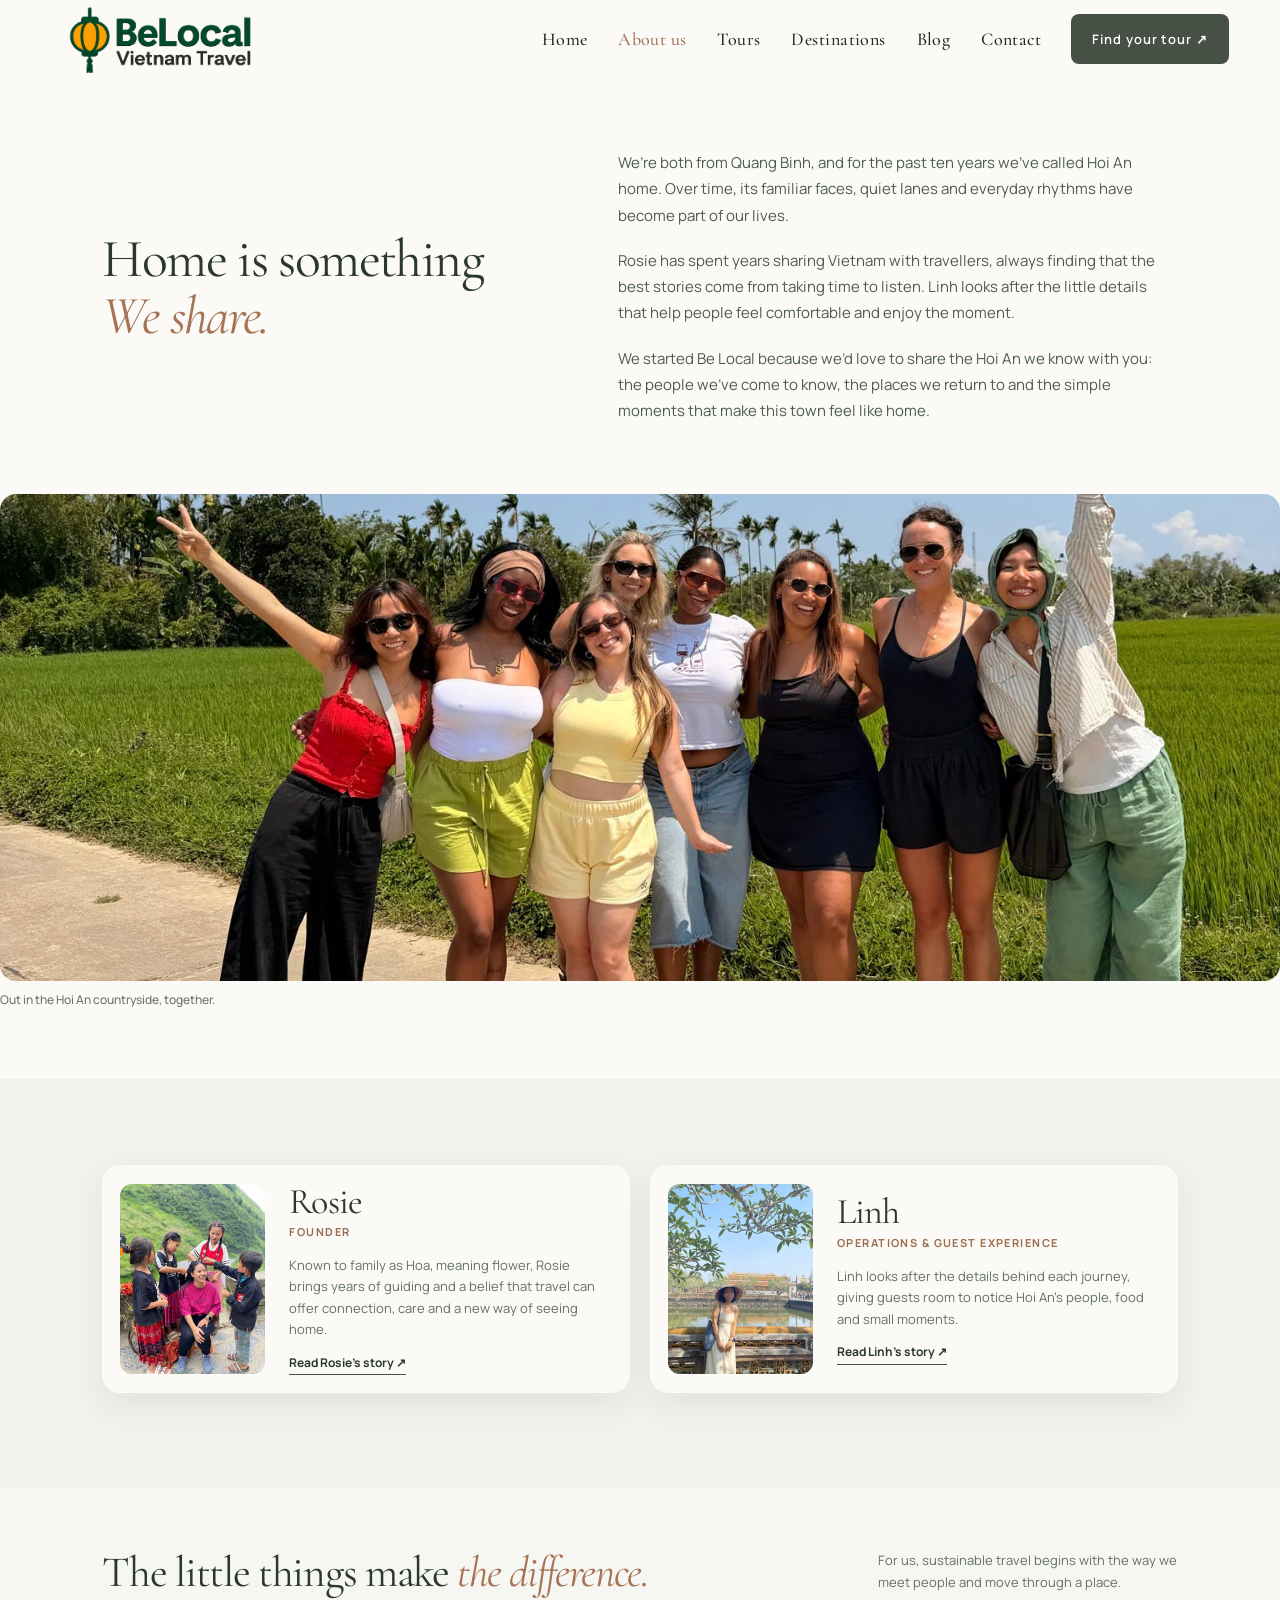
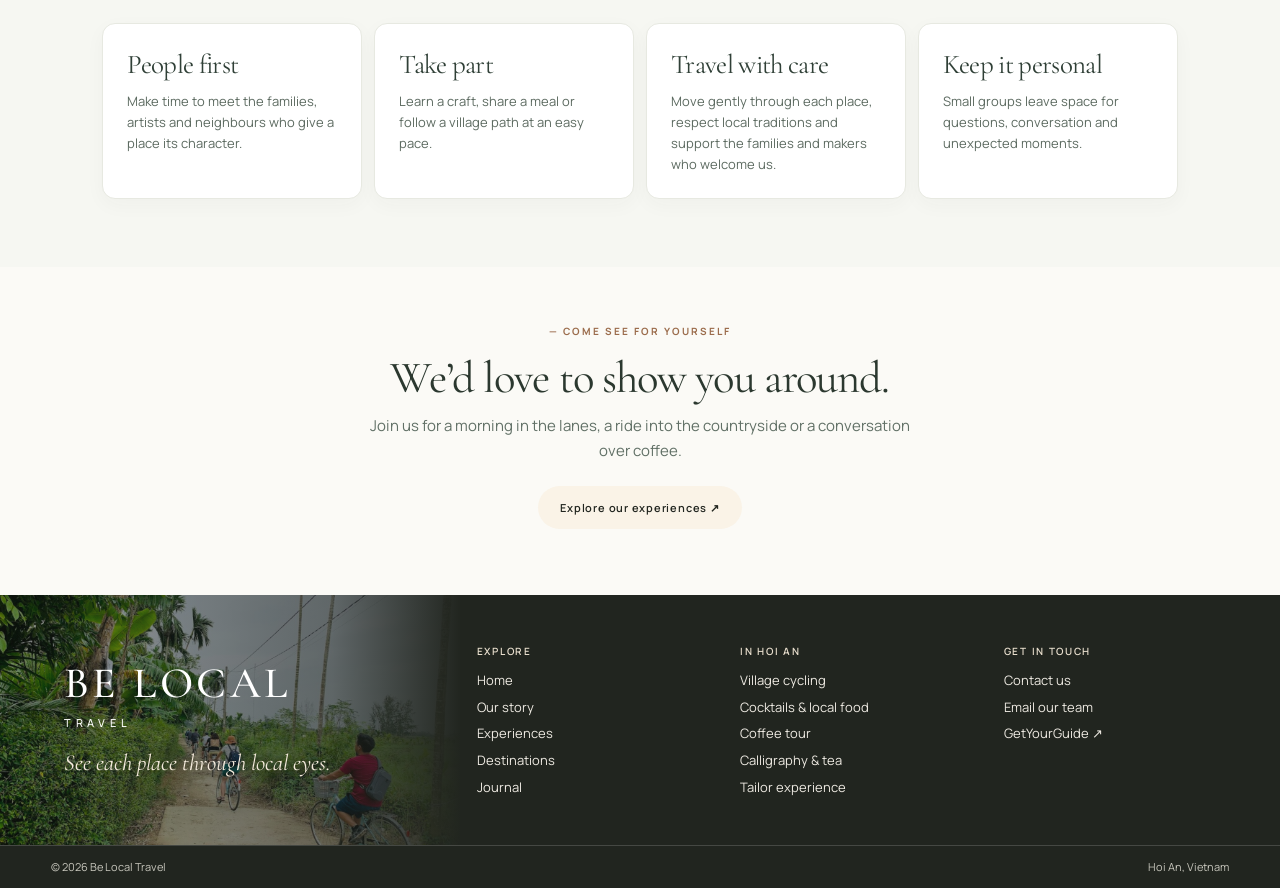
==== about.html @ 942c898f "Restore previous About invitation" ====
<!doctype html>
<html lang="en"><head><meta charset="utf-8"><meta name="viewport" content="width=device-width, initial-scale=1"><meta name="description" content="Meet sisters Rosie and Linh, from Quang Binh and at home in Hoi An for ten years. Discover the people and moments behind Be Local Travel."><title>About Be Local Travel — Hoi An</title><link rel="preconnect" href="https://fonts.googleapis.com"><link rel="preconnect" href="https://fonts.gstatic.com" crossorigin><link href="https://fonts.googleapis.com/css2?family=Cormorant+Garamond:ital,wght@0,400;0,500;0,600;1,400&family=Manrope:wght@300;400;500;600;700&display=swap" rel="stylesheet"><link rel="stylesheet" href="styles.css?v=57"></head>
<body><header class="header home-header"><a class="brand" href="index.html" aria-label="BeLocal Vietnam Travel home"><span class="brand-logo-window"><img src="be-local-logo-transparent.png" alt="" width="2172" height="724"></span></a><nav aria-label="Main navigation"><a href="index.html">Home</a><a class="current" href="about.html">About us</a><a href="tours.html">Tours</a><a href="destinations.html">Destinations</a><a href="blog.html">Blog</a><a href="contact.html">Contact</a></nav><a class="nav-cta" href="tours.html">Find your tour ↗</a><details class="mobile-menu"><summary aria-label="Open navigation">Menu <span aria-hidden="true">☰</span></summary><nav aria-label="Mobile navigation"><a href="index.html">Home</a><a class="current" href="about.html">About us</a><a href="tours.html">Tours</a><a href="destinations.html">Destinations</a><a href="blog.html">Blog</a><a href="contact.html">Contact</a></nav></details></header>
<main class="about-page">

<section class="about-story about-story-who wrap"><div class="about-story-intro"><h2>Home is something<br><em>We share.</em></h2></div><div class="about-story-copy"><p>We’re both from Quang Binh, and for the past ten years we’ve called Hoi An home. Over time, its familiar faces, quiet lanes and everyday rhythms have become part of our lives.</p><p>Rosie has spent years sharing Vietnam with travellers, always finding that the best stories come from taking time to listen. Linh looks after the little details that help people feel comfortable and enjoy the moment.</p><p>We started Be Local because we’d love to share the Hoi An we know with you: the people we’ve come to know, the places we return to and the simple moments that make this town feel like home.</p></div></section>
<figure class="about-community-photo wrap"><img src="Out%20in%20the%20Hoi%20An%20countryside%2C%20together..webp" alt="Guests enjoying a day together beside the rice fields near Hoi An" loading="lazy"><figcaption>Out in the Hoi An countryside, together.</figcaption></figure>
<section class="team-founders"><div class="wrap"><div class="team-founder-grid">
<article class="team-founder"><button class="team-photo team-photo-button" type="button" data-founder="rosie" aria-label="See Rosie's full photo and story"><img src="Rosie%202.jpg" alt="Rosie in the mountains of northern Vietnam" loading="lazy"></button><div><h2>Rosie</h2><span>Founder</span><p>Known to family as Hoa, meaning flower, Rosie brings years of guiding and a belief that travel can offer connection, care and a new way of seeing home.</p><button class="founder-story-link" type="button" data-founder="rosie">Read Rosie's story ↗</button></div></article>
<article class="team-founder"><button class="team-photo team-photo--linh team-photo-button" type="button" data-founder="linh" aria-label="See Linh's full photo and story"><img src="linh-about.jpg" alt="Linh beside the moat at Hue Imperial City" loading="lazy"></button><div><h2>Linh</h2><span>Operations &amp; guest experience</span><p>Linh looks after the details behind each journey, giving guests room to notice Hoi An’s people, food and small moments.</p><button class="founder-story-link" type="button" data-founder="linh">Read Linh's story ↗</button></div></article>
</div></div></section>
<section class="about-values about-values-new"><div class="wrap"><div class="values-intro"><div><h2>The little things make <em>the difference.</em></h2></div><p>For us, sustainable travel begins with the way we meet people and move through a place.</p></div><div class="values-grid"><div><h3>People first</h3><p>Make time to meet the families, artists and neighbours who give a place its character.</p></div><div><h3>Take part</h3><p>Learn a craft, share a meal or follow a village path at an easy pace.</p></div><div><h3>Travel with care</h3><p>Move gently through each place, respect local traditions and support the families and makers who welcome us.</p></div><div><h3>Keep it personal</h3><p>Small groups leave space for questions, conversation and unexpected moments.</p></div></div></div></section>
<section class="about-belief wrap"><div class="eyebrow">— COME SEE FOR YOURSELF</div><h2>We’d love to show you around.</h2><p>Join us for a morning in the lanes, a ride into the countryside or a conversation over coffee.</p><a class="button" href="tours.html">Explore our experiences <span>↗</span></a></section>
</main><dialog class="founder-dialog" id="founder-dialog" aria-labelledby="founder-dialog-title"><div class="founder-dialog-layout"><div class="founder-dialog-image"><img id="founder-dialog-photo" src="" alt=""></div><div class="founder-dialog-copy"><button class="founder-dialog-close" type="button" aria-label="Close story">×</button><h2 id="founder-dialog-title"></h2><p class="founder-dialog-role" id="founder-dialog-role"></p><div id="founder-dialog-story"></div></div></div></dialog><footer class="site-footer">
  <div class="footer-content">
    <div class="footer-photo"><a href="index.html" class="footer-wordmark" aria-label="Be Local Travel home"><span>BE LOCAL</span><small>TRAVEL</small></a><p>See each place through local eyes.</p></div>
    <div class="footer-links">
      <div><h2>EXPLORE</h2><a href="index.html">Home</a><a href="about.html">Our story</a><a href="tours.html">Experiences</a><a href="destinations.html">Destinations</a><a href="blog.html">Journal</a></div>
      <div><h2>IN HOI AN</h2><a href="experience.html?tour=tra-nhieu">Village cycling</a><a href="experience.html?tour=cocktails">Cocktails & local food</a><a href="experience.html?tour=coffee">Coffee tour</a><a href="experience.html?tour=calligraphy">Calligraphy & tea</a><a href="experience.html?tour=tailor">Tailor experience</a></div>
      <div><h2>GET IN TOUCH</h2><a href="contact.html">Contact us</a><a href="mailto:info@luawellnesstravel.com?subject=Be%20Local%20Travel%20enquiry">Email our team</a><a href="https://www.getyourguide.com/lua-travel--tours-s786138/" target="_blank" rel="noopener noreferrer">GetYourGuide ↗</a></div>
    </div>
  </div>
  <div class="footer-bottom"><span>© 2026 Be Local Travel</span><span>Hoi An, Vietnam</span></div>
</footer><script>
(() => {
  const people = {
    rosie: {
      name: 'Rosie', role: 'Founder', photo: 'Rosie%202.jpg',
      alt: 'Full photograph of Rosie in the mountains of northern Vietnam',
      story: [
        'Xin chào! I’m Rosie, though my family calls me Hoa. It means flower in Vietnamese. I grew up in Quang Binh, and for the past ten years I have called Hoi An home.',
        'My journey in travel began as a guide, walking with guests through morning markets and countryside villages. Over the years I studied sustainable tourism and business in Australia, but the lesson that stayed with me was always close to home: the most memorable moments happen when we take time to listen to people.',
        'I created Be Local to share the Hoi An I know beyond its beautiful streets: its makers, family kitchens, quiet paths and everyday kindness. I hope each guest leaves feeling a little closer to this place and the people who call it home.'
      ]
    },
    linh: {
      name: 'Linh', role: 'Operations & guest experience', photo: 'linh-about.jpg',
      alt: 'Full photograph of Linh beside the moat at Hue Imperial City',
      story: [
        'Hi, I’m Linh. I was born in Quang Binh and have called Hoi An home for the past ten years. This town has a way of making you slow down, notice the small things and fall in love with Vietnam a little more every day.',
        'I have always loved travelling for the people you meet, the food you remember and the little moments that stay with you long after the trip ends. At Be Local, I look after the details behind every journey so guests can feel relaxed, supported and free to enjoy where they are.',
        'For me, a wonderful day feels effortless and personal: the right local introduction, a shared laugh and enough time to take it all in. That is the feeling I hope you carry home from Hoi An.'
      ]
    }
  };
  const dialog = document.getElementById('founder-dialog');
  const photo = document.getElementById('founder-dialog-photo');
  const title = document.getElementById('founder-dialog-title');
  const role = document.getElementById('founder-dialog-role');
  const story = document.getElementById('founder-dialog-story');
  document.querySelectorAll('[data-founder]').forEach(button => button.addEventListener('click', () => {
    const person = people[button.dataset.founder];
    if (!person) return;
    photo.src = person.photo;
    photo.alt = person.alt;
    title.textContent = person.name;
    role.textContent = person.role;
    story.replaceChildren(...person.story.map(paragraph => {
      const p = document.createElement('p');
      p.textContent = paragraph;
      return p;
    }));
    dialog.showModal();
    document.body.classList.add('founder-dialog-open');
  }));
  const close = () => dialog.close();
  dialog.querySelector('.founder-dialog-close').addEventListener('click', close);
  dialog.addEventListener('click', event => { if (event.target === dialog) close(); });
  dialog.addEventListener('close', () => document.body.classList.remove('founder-dialog-open'));
})();
</script></body></html>
---- styles.css ----
:root{--ink:#243b3a;--paper:#f7f3e9}*{box-sizing:border-box}html{scroll-behavior:smooth}body{margin:0;background:var(--paper);color:var(--ink);font:16px 'DM Sans',sans-serif}a{color:inherit;text-decoration:none}a:focus-visible{outline:3px solid #e8b65b;outline-offset:4px}h1,h2,h3{font-family:Fraunces,Georgia,serif;font-weight:500;letter-spacing:-.045em}p{line-height:1.7}.header{height:88px;padding:0 clamp(24px,5vw,80px);display:flex;align-items:center;justify-content:space-between;gap:24px;background:#fcfaf4}.brand{display:flex;align-items:center;gap:10px;white-space:nowrap}.brand b{background:var(--ink);color:#f3c87e;border-radius:50%;width:38px;height:38px;display:grid;place-items:center;font:600 25px Fraunces,serif}.brand strong{font-size:14px;letter-spacing:.13em;line-height:1.2}.brand small{display:block;font-size:10px;letter-spacing:.42em;margin-top:4px}.header nav{display:flex;gap:clamp(16px,3vw,45px);font-size:14px;font-weight:600}.header nav a:hover,.nav-cta:hover,.card a:hover{text-decoration:underline;text-underline-offset:5px}.nav-cta{border-bottom:1px solid;padding-bottom:7px;font-size:14px;font-weight:700;white-space:nowrap}.hero{height:min(740px,calc(100svh - 88px));min-height:560px;position:relative;color:white;overflow:hidden}.hero img{position:absolute;inset:0;width:100%;height:100%;object-fit:cover;object-position:center}.shade{position:absolute;inset:0;background:linear-gradient(90deg,rgba(18,37,35,.83),rgba(18,37,35,.38) 50%,transparent 85%),linear-gradient(0deg,rgba(18,37,35,.35),transparent 30%)}.hero-copy{position:relative;padding:clamp(105px,13vh,150px) 0 0 clamp(25px,8vw,130px);max-width:840px}.eyebrow{font-size:12px;letter-spacing:.18em;font-weight:700}.hero h1{font-size:clamp(56px,6.5vw,108px);line-height:1.06;margin:32px 0 23px}.hero h1 em{color:#f3d29a}.hero p{font-size:18px;max-width:500px;margin:0 0 32px;color:#fff9ed}.button{display:inline-flex;gap:48px;background:#faf3e7;color:var(--ink);padding:17px 23px;font-weight:700;font-size:14px}.button:hover{background:#efd6a5}.hero-foot{position:absolute;bottom:30px;left:clamp(25px,8vw,130px);right:clamp(25px,5vw,80px);display:flex;justify-content:space-between;font-size:11px;letter-spacing:.15em;font-weight:700}.wrap{max-width:1480px;margin:auto;padding-left:clamp(25px,8vw,130px);padding-right:clamp(25px,8vw,130px)}.tours{padding-top:108px;padding-bottom:100px}.section-head{display:flex;justify-content:space-between;align-items:end;gap:50px;margin-bottom:45px}.section-head h2,.destinations h2{font-size:clamp(42px,4.25vw,68px);line-height:1.14;margin:22px 0 0}.section-head h2 em,.destinations h2 em{color:#ad7135}.section-head p{max-width:340px;color:#52635f;margin:0}.grid{display:grid;grid-template-columns:repeat(3,minmax(0,1fr));gap:16px}.card{min-height:345px;padding:27px 29px;display:flex;flex-direction:column;justify-content:space-between;transition:transform .2s}.card:hover{transform:translateY(-4px)}.dark{background:#244743;color:#fff}.cream{background:#eae5d6}.ochre{background:#e8bd7d}.blush{background:#e7d7cb}.sage{background:#d8e0d3}.label{font-size:11px;letter-spacing:.13em;font-weight:700}.icon{font:48px Georgia,serif;align-self:flex-end;opacity:.5;line-height:1}.card h3{font-size:clamp(28px,2.5vw,39px);line-height:1.14;margin:0 0 15px}.card p{font-size:14px;line-height:1.6;max-width:325px;margin:0 0 20px}.card a{font-size:13px;font-weight:700;border-bottom:1px solid;padding-bottom:6px}.note{font-size:13px;color:#65736e;margin:22px 0 0}.about{background:var(--ink);color:white}.about .wrap{padding-top:105px;padding-bottom:108px}.about h2{font-size:clamp(43px,5vw,76px);line-height:1.16;margin:29px 0}.about h2 em{color:#e9c18a}.about p{max-width:680px;font-size:17px;color:#dbe4dc}.about a{display:inline-block;margin-top:18px;border-bottom:1px solid #e9c18a;padding-bottom:7px;font-weight:700;font-size:14px}.destinations{padding-top:100px;padding-bottom:100px;display:flex;align-items:center;justify-content:space-between;gap:30px}.destinations p{font-size:17px;max-width:520px;color:#52635f}.stamp{flex:none;width:190px;height:190px;border:1px solid #b67e40;border-radius:50%;display:flex;flex-direction:column;align-items:center;justify-content:center;transform:rotate(-10deg);font:500 31px Fraunces,serif;color:#a56c34}.stamp small{font:700 11px 'DM Sans',sans-serif;letter-spacing:.25em;margin-top:10px}footer{background:#e7e9df;padding:54px clamp(25px,8vw,130px) 27px}.footer-main{display:flex;align-items:center;justify-content:space-between;gap:25px;padding-bottom:69px}.footer-main p{font:25px Fraunces,serif}.footer-main>a:last-child{font-weight:700;font-size:14px}.footer-end{border-top:1px solid #c1c8bc;padding-top:24px;display:flex;justify-content:space-between;font-size:12px;color:#617167}@media(max-width:900px){.header nav{display:none}.grid{grid-template-columns:repeat(2,minmax(0,1fr))}.section-head{align-items:start;flex-direction:column;gap:15px}.section-head p{max-width:530px}}@media(max-width:620px){.header{height:73px;padding:0 22px}.brand strong{font-size:12px}.nav-cta{font-size:12px}.hero{height:680px;min-height:0}.hero img{object-position:63% center}.shade{background:linear-gradient(90deg,rgba(18,37,35,.8),rgba(18,37,35,.27)),linear-gradient(0deg,rgba(18,37,35,.5),transparent 50%)}.hero-copy{padding:120px 25px 0}.hero h1{font-size:clamp(50px,13vw,72px)}.hero p{font-size:16px}.hero-foot{left:25px;right:25px;font-size:9px}.hero-foot span:first-child{max-width:170px}.tours{padding-top:75px;padding-bottom:75px}.grid{grid-template-columns:1fr}.card{min-height:305px}.about .wrap{padding-top:76px;padding-bottom:80px}.about p{font-size:16px}.destinations{padding-top:78px;padding-bottom:78px;align-items:start}.stamp{width:97px;height:97px;font-size:16px;margin-top:45px}.stamp small{font-size:7px;margin-top:4px}.footer-main{align-items:start;flex-direction:column;padding-bottom:48px}.footer-main p{font-size:22px}.footer-end{gap:15px;flex-wrap:wrap}}

/* Photographic tour cards pair a practical tour overview with local atmosphere. */
.photo-card{padding:0;display:block;background:#faf8f0;color:var(--ink);min-height:0}.photo-card .card-photo{display:block;width:100%;height:215px;object-fit:cover}.photo-card:nth-child(2) .card-photo{object-position:58% center}.photo-card .label{padding:22px 25px 0;color:#8c694a}.photo-card .icon{display:none}.photo-card>div:last-child{padding:0 25px 26px}.photo-card h3{font-size:30px;min-height:70px;margin:18px 0 11px}.photo-card p{min-height:69px}.photo-card a{display:inline-block}

/* Compact type scale inspired by the supplied Hoi An tour listing. */
.hero h1{font-size:clamp(38px,3.8vw,54px)}
.section-head h2,.destinations h2{font-size:clamp(32px,2.8vw,42px)}
.about h2{font-size:clamp(34px,3.2vw,46px)}
.photo-card h3{font-size:24px;min-height:58px}
@media(max-width:620px){.hero h1{font-size:clamp(36px,8vw,44px)}.section-head h2,.destinations h2{font-size:32px}.about h2{font-size:34px}}

.hero p{font-size:16px}

/* Reviews from the Tra Nhieu listing, with the original source a click away. */
.guest-stories{background:#f1f4ec;padding:88px 0 94px}
.review-heading{display:flex;justify-content:space-between;align-items:end;gap:35px;margin-bottom:32px}
.review-heading h2{font-size:clamp(30px,3vw,43px);line-height:1.18;margin:16px 0 9px}
.review-heading h2 em{color:#ad7135}
.review-heading p{max-width:550px;margin:0;color:#556761;font-size:15px}
.review-overview{display:flex;flex-direction:column;align-items:flex-end;gap:7px;flex:none}
.review-overview strong{font:600 28px/1.1 'DM Sans',sans-serif}
.review-overview strong span{font-size:17px;letter-spacing:.02em;color:#c4893c}
.review-overview small{font-size:12px;color:#64746b}
.review-overview a,.review-card-foot a{font-size:13px;font-weight:700;color:#315d4b;text-decoration:underline;text-underline-offset:3px}
.review-list{display:grid;grid-template-columns:repeat(2,minmax(0,1fr));gap:18px}
.review-card{min-height:240px;padding:26px 28px;background:#fffdf8;border-radius:14px;display:flex;flex-direction:column;box-shadow:0 5px 24px rgba(35,60,57,.045)}
.review-card-top,.review-card-foot{display:flex;justify-content:space-between;gap:12px;align-items:center}
.review-card-top span{font-size:16px;letter-spacing:.04em;color:#c4893c}
.review-card-top small{font-size:12px;color:#758078}
.review-card>p{font:400 17px/1.6 'DM Sans',sans-serif;color:#344944;margin:20px 0 25px}
.review-card-foot{margin-top:auto;flex-wrap:wrap}
.review-card-foot strong{font-size:13px}
.review-source{font-size:12px;color:#78847a;margin:18px 0 0}
@media(max-width:750px){.guest-stories{padding:68px 0}.review-heading{align-items:start;flex-direction:column;gap:20px}.review-overview{align-items:flex-start}.review-list{grid-template-columns:1fr}.review-card{min-height:0}}
.guest-stories{background-color:#f4f8f2;background-image:repeating-radial-gradient(ellipse at 12% 15%,transparent 0 23px,rgba(71,126,97,.055) 24px 25px,transparent 26px 40px);padding:72px 0 84px}
.review-heading{margin-bottom:27px}.review-heading h2{font-family:'DM Sans',sans-serif;font-size:clamp(28px,2.8vw,36px);font-weight:700;margin:0}.review-heading h2 em{font-style:normal;color:inherit}.review-heading .eyebrow,.review-heading p{display:none}
.review-overview{width:100%;background:#fff;padding:24px 30px;flex-direction:row;align-items:center;gap:10px;margin-bottom:25px;flex-wrap:wrap}
.review-overview:before{content:'Overall rating';font-size:19px;font-weight:700;width:100%}
.review-overview strong{font-size:25px}.review-overview strong span{color:#f3ae00;font-size:24px;letter-spacing:-.05em}
.review-overview small{font-size:13px;color:#63716c;margin-right:auto}
.review-overview a{background:#098d35;color:white;border-radius:30px;padding:12px 22px;text-decoration:none;font-size:13px}
.review-overview a:hover{background:#08742d}
.review-list{gap:22px}
.review-card{background:#fff;border-radius:8px;box-shadow:none;padding:28px 30px;min-height:245px}
.review-card-top{justify-content:flex-start;gap:14px;flex-wrap:wrap}
.review-avatar{display:grid;place-items:center;width:42px;height:42px;flex:none;border-radius:50%;background:#dcead9;color:#245642;font-size:17px;font-weight:700}
.review-person{display:flex;flex-direction:column;gap:2px}.review-person strong{font-size:15px}.review-person small{font-size:12px;color:#697872}
.review-verified{margin-left:auto;color:#0b9238;font-size:12px;font-weight:700}
.review-card .review-stars{font-size:19px;color:#f3ae00;letter-spacing:-.05em;margin-top:18px}
.review-card>p{font-size:16px;line-height:1.55;margin:10px 0 23px}
.review-card-foot{display:block}.review-card-foot a{font-size:12px}
.review-source{margin-top:20px}
@media(max-width:750px){.review-overview{padding:22px;align-items:flex-start}.review-overview small{width:100%}.review-overview a{margin-top:8px}.review-card{padding:23px}.review-verified{margin-left:56px;width:100%}}

/* Keep the introduction together above the tour photos. */
.tours{padding-top:76px}
.tours .section-head{display:block;max-width:790px;margin-bottom:34px}
.tours .section-head h2{font-size:clamp(33px,3vw,44px);line-height:1.14;margin:13px 0 13px}
.tours .section-head p{max-width:620px;margin:0;font-size:15px;line-height:1.65}
@media(max-width:620px){.tours{padding-top:63px}.tours .section-head{margin-bottom:28px}.tours .section-head h2{font-size:32px}}

/* A clear, practical home navigation with the Be Local identity. */
.home-header{height:94px;padding:0 clamp(24px,4vw,68px);background:#fff;gap:30px}
.home-header .brand{gap:13px}.home-header .brand b{width:45px;height:45px;font-size:29px}
.home-header .brand strong{font-size:16px;letter-spacing:.12em}.home-header .brand small{font-size:10px}
.home-header>nav{gap:clamp(19px,2.4vw,39px);align-items:center;margin-left:auto}
.home-header>nav a{font-size:14px;font-weight:600;white-space:nowrap;transition:color .2s}
.home-header>nav a:hover,.home-header>nav a.current{color:#a46b35;text-decoration:none}
.home-header .nav-cta{display:inline-flex;align-items:center;gap:23px;padding:15px 21px;border:0;border-radius:8px;background:#477d49;color:#fff;font-size:13px;transition:background .2s}
.home-header .nav-cta:hover{background:#356a3c;text-decoration:none}
.mobile-menu{display:none}
@media(max-width:950px){.home-header{height:78px}.home-header>nav{display:none}.home-header .nav-cta{margin-left:auto}.mobile-menu{display:block;position:relative}.mobile-menu summary{list-style:none;cursor:pointer;font-size:13px;font-weight:700;padding:12px}.mobile-menu summary::-webkit-details-marker{display:none}.mobile-menu summary span{margin-left:5px}.mobile-menu nav{display:flex;position:absolute;z-index:10;right:0;top:42px;width:210px;flex-direction:column;gap:0;padding:9px;background:white;box-shadow:0 15px 35px rgba(21,46,39,.17)}.mobile-menu nav a{padding:11px 13px;font-size:14px;font-weight:600}.mobile-menu nav a:hover{background:#f2f4ec}}
@media(max-width:550px){.home-header{padding:0 17px;gap:8px}.home-header .brand b{width:36px;height:36px;font-size:23px}.home-header .brand strong{font-size:12px}.home-header .brand small{font-size:8px}.home-header .nav-cta{padding:11px 12px;gap:0;font-size:11px}.home-header .nav-cta span{display:none}.mobile-menu summary{font-size:0}.mobile-menu summary span{font-size:19px}.hero{height:calc(100svh - 78px)}}

.home-blog{background:#fffdf8;padding:88px 0 95px}.home-blog h2,.home-contact h2{font-size:clamp(32px,3.2vw,47px);line-height:1.16;margin:16px 0 11px}.home-blog h2 em,.home-contact h2 em{color:#ad7135}.home-blog>.wrap>p{color:#52635f;margin:0 0 32px;font-size:15px}.blog-stories{display:grid;grid-template-columns:repeat(2,minmax(0,1fr));gap:24px}.blog-stories a{display:block}.blog-stories img{width:100%;height:260px;object-fit:cover;display:block;margin-bottom:18px}.blog-stories span,.blog-article-copy span{font-size:11px;letter-spacing:.13em;font-weight:700;color:#8c694a}.blog-stories h3{font:500 27px/1.2 Fraunces,Georgia,serif;margin:9px 0 8px}.blog-stories p{color:#52635f;font-size:15px;margin:0 0 13px}.blog-stories strong,.blog-article-copy a{font-size:13px;text-decoration:underline;text-underline-offset:5px}.blog-stories a:hover h3{text-decoration:underline;text-underline-offset:4px}
.home-contact{background:#e8eee5;padding:75px 0}.contact-inner{display:flex;align-items:center;justify-content:space-between;gap:42px}.home-contact h2{max-width:690px}.home-contact p{color:#52635f;max-width:610px;margin:0;font-size:15px}.home-contact .contact-inner>a{display:inline-flex;justify-content:space-between;gap:34px;align-items:center;flex:none;background:#27483e;color:white;padding:18px 23px;border-radius:7px;font-size:14px;font-weight:700}.home-contact .contact-inner>a:hover{background:#356252}
.blog-page{padding-top:45px;padding-bottom:105px}.blog-page>.eyebrow{margin-top:70px}.blog-page h1{font-size:clamp(36px,4vw,58px);margin:12px 0}.blog-page h1 em{color:#ad7135}.blog-lead{max-width:650px;color:#52635f;margin:0 0 55px}.blog-page article{display:grid;grid-template-columns:minmax(0,1fr) minmax(0,1fr);gap:45px;align-items:center;margin:0 0 85px;scroll-margin-top:30px}.blog-page article img{width:100%;height:370px;object-fit:cover}.blog-article-copy h2{font-size:clamp(28px,3vw,38px);margin:11px 0 16px}.blog-article-copy p{font-size:16px;color:#52635f}.blog-article-copy a{display:inline-block;margin-top:10px}
@media(max-width:750px){.home-blog{padding:65px 0}.blog-stories{grid-template-columns:1fr}.blog-stories img{height:220px}.contact-inner{display:block}.home-contact{padding:65px 0}.home-contact .contact-inner>a{margin-top:25px}.blog-page article{grid-template-columns:1fr;gap:20px;margin-bottom:65px}.blog-page article img{height:280px}}

.blog-index{display:flex;flex-wrap:wrap;gap:9px;margin:-17px 0 63px}.blog-index a{padding:10px 14px;background:#e8eee5;border-radius:99px;font-size:13px;font-weight:700}.blog-index a:hover{background:#d4e3d3}
.blog-page article{gap:clamp(35px,5vw,78px);margin-bottom:100px}.blog-page article:nth-of-type(even) img{order:2}.blog-page article img{height:440px}.blog-article-copy p{line-height:1.68}.blog-article-copy p strong{color:#243b3a}
@media(max-width:750px){.blog-index{margin:-20px 0 45px}.blog-page article{gap:20px;margin-bottom:72px}.blog-page article:nth-of-type(even) img{order:0}.blog-page article img{height:270px}}
.all-stories{display:inline-block;margin-top:31px;font-size:14px;font-weight:700;border-bottom:1px solid;padding-bottom:5px}
.about-hero{padding:72px 0 88px;background:#e8eee5}.about-hero .eyebrow{margin-top:72px}.about-hero h1{font-size:clamp(42px,6vw,78px);line-height:1.05;margin:22px 0}.about-hero h1 em{color:#ad7135}.about-hero> .wrap>p{max-width:660px;color:#52635f;font-size:18px;margin:0}.about-story{display:grid;grid-template-columns:minmax(0,.8fr) minmax(0,1.2fr);gap:clamp(45px,8vw,130px);padding-top:105px;padding-bottom:105px}.about-story-intro h2,.about-next h2{font-size:clamp(32px,3.5vw,49px);line-height:1.15;margin:18px 0}.about-story-copy p{color:#52635f;font-size:17px;line-height:1.8;margin:0 0 20px}.about-values{background:#243b3a;color:#fff;padding:84px 0}.values-grid{display:grid;grid-template-columns:repeat(3,1fr);gap:35px;margin-top:42px}.values-grid h3{font:600 20px/1.3 'DM Sans',sans-serif;margin:0 0 13px}.values-grid p{color:#dbe4dc;font-size:15px;margin:0}.about-next{display:flex;align-items:center;justify-content:space-between;gap:40px;padding-top:95px;padding-bottom:105px}.about-next p{color:#52635f}.about-next .button{background:#27483e;color:#fff}.about-next .button:hover{background:#356252}.about-hero .back-link{display:inline-block;color:#52635f;font-size:13px;font-weight:700;margin-bottom:22px}
@media(max-width:750px){.about-hero{padding:48px 0 65px}.about-hero .eyebrow{margin-top:48px}.about-hero h1{font-size:44px}.about-hero> .wrap>p{font-size:16px}.about-story{grid-template-columns:1fr;gap:10px;padding-top:65px;padding-bottom:70px}.about-story-copy p{font-size:16px}.about-values{padding:65px 0}.values-grid{grid-template-columns:1fr;gap:31px;margin-top:31px}.about-next{display:block;padding-top:70px;padding-bottom:75px}.about-next .button{margin-top:20px}}

/* Give the tour collection a single, quiet invitation. */
.tours .section-head{max-width:850px;margin:0 auto 45px;text-align:center}
.tours .section-head h2{font-size:clamp(35px,3.5vw,50px);line-height:1.12;margin:0 0 15px}
.tours .section-head p{max-width:610px;margin:auto;font-size:16px;line-height:1.6}
@media(max-width:620px){.tours .section-head{margin-bottom:31px}.tours .section-head h2{font-size:34px}.tours .section-head p{font-size:15px}}

.founder-profile{background:#fffdf8;padding:100px 0}.founder-grid{display:grid;grid-template-columns:minmax(250px,390px) minmax(0,1fr);gap:clamp(45px,8vw,120px);align-items:start}.founder-grid img{width:100%;aspect-ratio:1/1.16;object-fit:cover}.founder-copy h2{font-size:clamp(35px,4vw,55px);margin:16px 0 4px}.founder-role{font-size:13px;color:#8c694a;letter-spacing:.08em;text-transform:uppercase;font-weight:700}.founder-copy h3{font:600 21px/1.3 'DM Sans',sans-serif;margin:35px 0 14px}.founder-copy p{font-size:16px;line-height:1.78;color:#52635f;max-width:690px;margin:0 0 17px}@media(max-width:750px){.founder-profile{padding:68px 0}.founder-grid{grid-template-columns:1fr;gap:34px}.founder-grid img{max-width:330px}.founder-copy p{font-size:16px}}
.team-profile{background:#e8eee5;padding:95px 0}.team-profile .founder-grid{grid-template-columns:minmax(0,1fr) minmax(250px,390px)}.team-profile .founder-grid img{grid-column:2;grid-row:1}.team-profile .founder-copy{grid-column:1;grid-row:1}.team-profile .founder-grid img{object-position:center 32%}@media(max-width:750px){.team-profile{padding:68px 0}.team-profile .founder-grid{grid-template-columns:1fr}.team-profile .founder-grid img,.team-profile .founder-copy{grid-column:1;grid-row:auto}}

/* Bring the About story into view without a full-screen introduction. */
.about-hero{padding:38px 0 55px}
.about-hero .back-link{margin-bottom:0}
.about-hero .eyebrow{margin-top:35px}
.about-hero h1{font-size:clamp(38px,4.4vw,62px);line-height:1.08;margin:14px 0 17px}
.about-hero>.wrap>p{font-size:16px;line-height:1.6;max-width:680px}
.about-story{padding-top:76px;padding-bottom:78px}
@media(max-width:750px){.about-hero{padding:28px 0 43px}.about-hero .eyebrow{margin-top:27px}.about-hero h1{font-size:clamp(34px,9vw,45px)}.about-story{padding-top:55px;padding-bottom:60px}}

/* Dedicated navigation pages */
.subpage-intro{padding-top:38px;padding-bottom:28px}.subpage-intro .back-link{display:inline-block;margin-bottom:32px}.subpage-intro h1{font-family:Fraunces,Georgia,serif;font-size:clamp(38px,4.4vw,62px);font-weight:500;line-height:1.12;margin:18px 0}.subpage-intro h1 em{color:#a66b30}.subpage-intro p{max-width:680px;font-size:17px;line-height:1.7}.destination-feature{padding-bottom:48px}.destination-feature>a{display:grid;grid-template-columns:1.3fr 1fr;min-height:350px;text-decoration:none;background:#edf3ed;color:#243a39;overflow:hidden}.destination-feature img{width:100%;height:350px;object-fit:cover}.destination-feature>a>span{display:flex;flex-direction:column;justify-content:center;padding:44px;gap:16px}.destination-feature small{letter-spacing:.15em;font-size:12px}.destination-feature strong{font-family:Fraunces,Georgia,serif;font-size:clamp(38px,4vw,58px);font-weight:500}.subpage-close{padding-bottom:70px}.subpage-close p{max-width:600px}.contact-detail{display:grid;grid-template-columns:1fr 1fr;gap:64px;padding:20px 0 85px}.contact-detail p{max-width:470px;line-height:1.7}.contact-detail .button{display:inline-block;margin-top:20px}.contact-detail>div+div{background:#eff4ee;padding:32px}.contact-detail>div+div a{color:#264840;font-weight:700}@media(max-width:700px){.destination-feature>a,.contact-detail{grid-template-columns:1fr}.destination-feature img{height:260px}.destination-feature>a>span{padding:28px}.contact-detail{gap:26px}}

/* Typography aligned with MO Bedding: Cormorant Garamond + Manrope. */
body{font-family:Manrope,Arial,sans-serif;font-size:14px;line-height:1.6}
h1,h2,h3,.card h3,.blog-stories h3,.values-grid h3,.founder-copy h3,.destination-feature strong,.subpage-intro h1{font-family:'Cormorant Garamond',Georgia,serif;font-weight:500;letter-spacing:-.025em}
.header>nav,.mobile-menu nav{font-family:'Cormorant Garamond',Georgia,serif}
.home-header>nav a{font-family:inherit;font-size:18px;font-weight:500;letter-spacing:.025em}
.mobile-menu nav a{font-family:inherit;font-size:18px;font-weight:500}
.hero h1{font-size:clamp(58px,7.5vw,110px);line-height:.94;letter-spacing:-.035em}
.hero p{font-size:14px;line-height:1.6}
.eyebrow{font-size:10px;letter-spacing:.2em}
.section-head h2,.destinations h2,.about h2,.home-blog h2,.home-contact h2,.subpage-intro h1,.blog-page h1,.about-hero h1{font-size:clamp(38px,4vw,58px);line-height:1.03}
.tours .section-head h2{font-size:clamp(38px,4vw,58px);line-height:1.03}
.card h3,.blog-stories h3{font-size:clamp(27px,2.7vw,38px);line-height:1.06}
.about-story-intro h2,.about-next h2,.founder-copy h2,.subpage-close h2,.contact-detail h2{font-size:clamp(36px,3.7vw,54px);line-height:1.06}
.blog-article-copy h2{font-size:clamp(34px,3.5vw,50px);line-height:1.05}
.values-grid h3,.founder-copy h3{font-size:26px;line-height:1.12}
.section-head p,.tours .section-head p,.about p,.about-story-copy p,.about-hero>.wrap>p,.founder-copy p,.blog-article-copy p,.blog-lead,.blog-stories p,.home-blog>.wrap>p,.home-contact p,.subpage-intro p,.contact-detail p{font-size:14px;line-height:1.7}
.card p{font-size:14px;line-height:1.6}
.button,.nav-cta,.back-link,.card a,.blog-stories strong{font-family:Manrope,Arial,sans-serif;font-size:11px;letter-spacing:.07em;font-weight:600}
@media(max-width:750px){.hero h1{font-size:clamp(52px,12vw,74px)}.about-hero h1,.subpage-intro h1{font-size:clamp(38px,10vw,52px)}.tours .section-head h2{font-size:42px}.mobile-menu nav a{font-size:18px}}

/* MO Bedding palette: ivory, paper, ink, sage, moss, clay. */
:root{--paper:#fbfaf6;--ivory:#f3f0e8;--ink:#21251f;--sage:#89927e;--moss:#465044;--clay:#a46f53;--muted:#5b5f57;--line:rgba(33,37,31,.18)}
body{background:var(--paper);color:var(--ink)}
a:focus-visible{outline-color:var(--clay)}
.header,.home-header{background:var(--paper)}
.home-header .brand b{background:var(--moss);color:var(--ivory)}
.home-header>nav a:hover,.home-header>nav a.current{color:var(--clay)}
.home-header .nav-cta,.home-contact .contact-inner>a,.about-next .button,.review-overview a{background:var(--moss);color:white}
.home-header .nav-cta:hover,.home-contact .contact-inner>a:hover,.about-next .button:hover,.review-overview a:hover{background:#343d34}
.mobile-menu nav{background:var(--paper)}
.mobile-menu nav a:hover{background:var(--ivory)}
.shade{background:linear-gradient(90deg,rgba(26,29,24,.72),rgba(26,29,24,.30) 53%,transparent 88%),linear-gradient(0deg,rgba(26,29,24,.32),transparent 34%)}
.hero h1 em{color:#ead1b5}
.hero p{color:#fff}
.hero .button{background:var(--paper);color:var(--ink)}
.hero .button:hover{background:var(--ivory)}
.section-head h2 em,.destinations h2 em,.home-blog h2 em,.home-contact h2 em,.blog-page h1 em,.about-hero h1 em,.subpage-intro h1 em{color:var(--clay)}
.tours,.destinations,.blog-page,.subpage-intro,.contact-detail,.subpage-close{background:var(--paper)}
.photo-card,.review-card,.review-overview{background:#fff}
.photo-card .label,.blog-stories span,.blog-article-copy span,.founder-role{color:var(--clay)}
.about,.about-values{background:var(--moss);color:#fff}
.about h2 em{color:#ead1b5}
.about p,.about-values p{color:#e9e9df}
.about a{border-color:#d7b898}
.guest-stories,.home-contact,.about-hero,.team-profile,.contact-detail>div+div{background:var(--ivory)}
.guest-stories{background-image:repeating-radial-gradient(ellipse at 12% 15%,transparent 0 23px,rgba(70,80,68,.045) 24px 25px,transparent 26px 40px)}
.review-overview strong span,.review-card .review-stars,.review-card-top span{color:var(--clay)}
.review-card-top small,.review-overview small,.review-source,.review-person small{color:var(--muted)}
.review-overview a,.review-card-foot a{color:var(--moss)}
.review-overview a{color:#fff}
.review-avatar{background:#e8eae2;color:var(--moss)}
.review-verified{color:var(--moss)}
.review-card>p{color:var(--ink)}
.home-blog,.founder-profile{background:var(--paper)}
.blog-index a{background:var(--ivory)}
.blog-index a:hover{background:#e6e0d5}
.about-story-copy p,.founder-copy p,.blog-article-copy p,.blog-lead,.blog-stories p,.home-blog>.wrap>p,.home-contact p,.subpage-intro p,.contact-detail p,.section-head p,.tours .section-head p,.destinations p{color:var(--muted)}
.stamp{color:var(--clay);border-color:var(--clay)}
footer{background:var(--ivory)}
.footer-end{border-color:var(--line);color:var(--muted)}
.destination-feature>a{background:var(--ivory);color:var(--ink)}
.contact-detail>div+div a{color:var(--moss)}
@media(max-width:620px){.shade{background:linear-gradient(90deg,rgba(26,29,24,.78),rgba(26,29,24,.25)),linear-gradient(0deg,rgba(26,29,24,.42),transparent 54%)}}

/* Keep the homepage headline at a comfortable editorial scale. */
.hero h1{font-size:clamp(46px,5vw,72px);line-height:1.02;max-width:790px}
@media(max-width:620px){.hero h1{font-size:clamp(40px,9vw,52px);line-height:1.04}}

/* Smaller tour card headlines. */
.photo-card h3{font-size:clamp(24px,2.1vw,29px);line-height:1.12;min-height:0;margin:13px 0 10px}
@media(max-width:620px){.photo-card h3{font-size:26px}}

/* A closer, steadier rhythm on the homepage. */
.home-header{height:78px}
.hero{height:min(570px,calc(100svh - 78px));min-height:460px}
.hero-copy{padding-top:clamp(75px,11vh,105px)}
.hero h1{margin:18px 0 18px}
.hero p{margin-bottom:24px}
.hero-foot{bottom:20px}
.tours{padding-top:56px;padding-bottom:65px}
.tours .section-head{margin-bottom:26px}
.tours .section-head h2{margin-bottom:9px}
.photo-card .card-photo{height:195px}
.photo-card .label{padding:16px 20px 0}
.photo-card>div:last-child{padding:0 20px 21px}
.photo-card h3{margin:10px 0 8px}
.photo-card p{min-height:0;margin-bottom:13px}
.note{margin-top:14px}
.guest-stories{padding:57px 0 62px}
.review-heading{margin-bottom:18px}
.review-overview{margin-bottom:17px;padding:18px 24px}
.review-card{min-height:0;padding:23px}
.review-card>p{margin:9px 0 16px}
.about .wrap{padding-top:70px;padding-bottom:74px}
.about h2{margin:18px 0}
.destinations{padding-top:69px;padding-bottom:69px}
.stamp{width:150px;height:150px;font-size:27px}
.home-blog{padding:64px 0 69px}
.home-blog>.wrap>p{margin-bottom:24px}
.blog-stories img{height:225px}
.all-stories{margin-top:22px}
.home-contact{padding:59px 0}
footer{padding-top:41px}
.footer-main{padding-bottom:43px}
@media(max-width:950px){.home-header{height:74px}}
@media(max-width:620px){
 .hero{height:min(600px,calc(100svh - 74px));min-height:450px}
 .hero-copy{padding-top:88px}
 .hero h1{margin:17px 0}
 .tours{padding-top:46px;padding-bottom:54px}
 .photo-card .card-photo{height:205px}
 .guest-stories{padding:48px 0 54px}
 .about .wrap{padding-top:59px;padding-bottom:62px}
 .destinations{padding-top:57px;padding-bottom:57px}
 .stamp{width:96px;height:96px;font-size:16px}
 .home-blog,.home-contact{padding:53px 0}
}

/* Photo-led footer inspired by the supplied reference. */
.site-footer{padding:0;background:#21251f;color:#f7f5ee}
.site-footer .footer-content{display:grid;grid-template-columns:minmax(310px,36%) 1fr;min-height:310px}
.site-footer .footer-photo{position:relative;display:flex;flex-direction:column;align-items:flex-start;justify-content:center;gap:14px;isolation:isolate;padding:42px clamp(30px,5vw,85px);background:url('IMG_0219%20(2).jpg') center 60%/cover no-repeat}
.site-footer .footer-photo:before{content:"";position:absolute;inset:0;z-index:-1;background:linear-gradient(90deg,rgba(25,30,25,.36),rgba(25,30,25,.62) 72%,#21251f)}
.site-footer .footer-wordmark{display:flex;flex-direction:column;color:#fff;font:500 clamp(34px,3.4vw,52px)/.88 'Cormorant Garamond',Georgia,serif;letter-spacing:.08em}
.site-footer .footer-wordmark small{font:500 11px/1.5 Manrope,Arial,sans-serif;letter-spacing:.43em;margin-top:12px}
.site-footer .footer-photo p{margin:5px 0 0;color:#f4eadc;font:italic 400 23px/1.15 'Cormorant Garamond',Georgia,serif}
.site-footer .footer-links{display:grid;grid-template-columns:repeat(3,minmax(0,1fr));gap:clamp(18px,3vw,55px);align-content:center;padding:45px clamp(28px,4vw,76px) 38px 16px}
.site-footer .footer-links>div{display:flex;flex-direction:column;align-items:flex-start;gap:11px}
.site-footer .footer-links h2{font:600 10px/1.4 Manrope,Arial,sans-serif;letter-spacing:.17em;color:#e9dfce;margin:0 0 8px}
.site-footer .footer-links a{color:#eeeae2;font:400 13px/1.45 Manrope,Arial,sans-serif}
.site-footer .footer-links a:hover{text-decoration:underline;text-underline-offset:4px}
.site-footer .footer-bottom{display:flex;justify-content:space-between;gap:24px;border-top:1px solid rgba(255,255,255,.16);padding:17px clamp(28px,4vw,76px);color:#c7c6bc;font-size:11px}
@media(max-width:900px){.site-footer .footer-content{grid-template-columns:1fr}.site-footer .footer-photo{min-height:230px;padding-left:7vw;background-position:center 47%}.site-footer .footer-photo:before{background:linear-gradient(90deg,rgba(25,30,25,.65),rgba(25,30,25,.3))}.site-footer .footer-links{padding:38px 7vw 45px}}
@media(max-width:550px){.site-footer .footer-photo{min-height:210px}.site-footer .footer-links{grid-template-columns:repeat(2,minmax(0,1fr));gap:35px 19px}.site-footer .footer-links>div:last-child{grid-column:1/-1}.site-footer .footer-bottom{padding:16px 7vw;flex-wrap:wrap}}

/* Compact homepage type scale following the supplied screenshots. */
.hero h1{font-size:clamp(43px,4.2vw,58px);line-height:1.06;max-width:650px}
.tours .section-head h2,.section-head h2,.destinations h2,.about h2,.home-blog h2,.home-contact h2{font-size:clamp(34px,3.1vw,43px);line-height:1.08}
.photo-card h3{font-size:clamp(22px,1.85vw,26px);line-height:1.13}
.review-heading h2{font-size:clamp(29px,2.6vw,35px)}
.blog-stories h3{font-size:25px}
@media(max-width:620px){
 .hero h1{font-size:clamp(38px,8.5vw,46px);line-height:1.08}
 .tours .section-head h2,.section-head h2,.destinations h2,.about h2,.home-blog h2,.home-contact h2{font-size:36px}
 .photo-card h3{font-size:24px}
}

/* Compact single-line tour titles on wider screens. */
.photo-card h3{font-size:clamp(16px,1.1vw,20px);line-height:1.2;min-height:0;letter-spacing:-.015em}
@media(min-width:1100px){.photo-card h3{white-space:nowrap}}
@media(max-width:1099px){.photo-card h3{white-space:normal;font-size:21px}}

/* Destination collection: Hoi An is available, other places are in preparation. */
.destination-showcase{padding-top:65px;padding-bottom:68px}
.destination-showcase .destination-intro{display:flex;justify-content:space-between;align-items:end;gap:45px;margin-bottom:27px}
.destination-showcase h2{font-size:clamp(34px,3.1vw,43px);line-height:1.08;margin:12px 0 0}
.destination-showcase h2 em{color:var(--clay)}
.destination-showcase .destination-intro p{font-size:14px;color:var(--muted);max-width:430px;line-height:1.65;margin:0}
.destination-grid{display:grid;grid-template-columns:repeat(4,minmax(0,1fr));gap:16px}
.destination-tile{position:relative;display:block;overflow:hidden;min-width:0;height:230px;border-radius:4px;background:#d1d7ce;color:#fff}
.destination-tile-wide{grid-column:span 2}
.destination-tile img{width:100%;height:100%;object-fit:cover;display:block;transition:transform .35s}
.destination-tile:after{content:"";position:absolute;inset:0;background:linear-gradient(0deg,rgba(20,28,24,.82),rgba(20,28,24,.07) 70%)}
.destination-tile-content{position:absolute;z-index:1;bottom:19px;left:21px;right:18px;display:flex;flex-direction:column;gap:1px}
.destination-tile small{font:600 10px/1.4 Manrope,Arial,sans-serif;letter-spacing:.13em;color:#f1d7bd}
.destination-tile strong{font:500 32px/1.1 'Cormorant Garamond',Georgia,serif}
.destination-tile-active:hover img{transform:scale(1.045)}
.destination-tile-active:focus-visible{outline:3px solid var(--clay);outline-offset:3px}
.destination-credits{font:11px/1.6 Manrope,Arial,sans-serif;color:var(--muted);margin-top:14px}
.destination-credits summary{cursor:pointer;width:max-content}
.destination-credits ul{display:flex;flex-wrap:wrap;gap:5px 15px;padding:0;list-style:none}
.destination-credits a{text-decoration:underline;text-underline-offset:2px}
.destination-page .subpage-intro{padding-bottom:26px}
.destination-page .destination-showcase{padding-top:8px}
.destination-page .destination-tile{height:270px}
.destination-page .destination-outro{padding-top:18px;padding-bottom:67px}
.destination-page .destination-outro a{display:inline-block;border-bottom:1px solid currentColor;padding-bottom:4px;font-size:13px;font-weight:600}
@media(max-width:850px){.destination-grid{grid-template-columns:repeat(2,minmax(0,1fr))}.destination-tile-wide{grid-column:auto}.destination-showcase .destination-intro{align-items:start;flex-direction:column;gap:9px}}
@media(max-width:550px){.destination-showcase{padding-top:50px;padding-bottom:53px}.destination-grid{gap:10px}.destination-tile,.destination-page .destination-tile{height:175px}.destination-tile-content{left:13px;bottom:13px}.destination-tile strong{font-size:25px}.destination-tile small{font-size:9px}}
/* Category labels removed from tour cards. */
.photo-card>div:last-child{padding-top:18px}
.photo-card h3{margin-top:0}

/* Guest stories: a calmer editorial section following the journal. */
.guest-stories{background:#f4f1e9;background-image:none;padding:68px 0 72px}
.guest-stories .wrap{max-width:1400px}
.review-heading{display:flex;align-items:end;justify-content:space-between;gap:30px;margin-bottom:23px}
.review-heading .eyebrow{display:block;color:#966f52;font-size:10px;letter-spacing:.19em;margin:0 0 11px}
.review-heading h2{font:500 clamp(33px,3.4vw,48px)/1.05 'Cormorant Garamond',Georgia,serif;letter-spacing:-.025em;color:#26332d;margin:0}
.review-heading h2 em{font-style:italic;color:#9e7150}
.review-heading p{display:block;max-width:270px;margin:0 0 4px;font:400 13px/1.6 Manrope,Arial,sans-serif;color:#68716a}
.review-overview{position:relative;display:flex;align-items:center;width:100%;gap:13px;padding:16px 21px;margin:0 0 16px;background:#fffcf7;border:1px solid #e6e2d9;border-radius:5px}
.review-overview:before{content:none}
.review-overview strong{font:600 25px/1 Manrope,Arial,sans-serif;color:#27352d;white-space:nowrap}
.review-overview strong span{font-size:17px;letter-spacing:0;color:#ab7650;vertical-align:2px}
.review-overview small{font:400 12px/1.5 Manrope,Arial,sans-serif;color:#69716c;margin-right:auto}
.review-overview a{background:none;color:#2e5442;border-radius:0;padding:4px 0;font:700 12px/1.4 Manrope,Arial,sans-serif;text-decoration:none;white-space:nowrap}
.review-overview a:hover{background:none;text-decoration:underline;text-underline-offset:4px}
.review-list{gap:16px}
.review-card{background:#fffcf7;border:1px solid #e6e2d9;border-radius:5px;padding:25px 27px;min-height:215px;box-shadow:none}
.review-card-top{gap:11px}
.review-avatar{width:36px;height:36px;background:#e9e9df;color:#866344;font:600 14px Manrope,Arial,sans-serif}
.review-person strong{font:700 13px/1.4 Manrope,Arial,sans-serif;color:#293830;letter-spacing:0}
.review-person small{font:400 11px/1.4 Manrope,Arial,sans-serif}
.review-verified{font:600 11px/1.4 Manrope,Arial,sans-serif;color:#69766a}
.review-card .review-stars{font-size:16px;letter-spacing:.045em;color:#a8724b;margin-top:17px}
.review-card>p{font:400 15px/1.65 Manrope,Arial,sans-serif;color:#37483d;margin:10px 0 16px;max-width:560px}
.review-card-foot a{font:700 11px/1.45 Manrope,Arial,sans-serif;color:#2e5442}
.review-source{font:400 11px/1.5 Manrope,Arial,sans-serif;color:#737a72;margin:14px 0 0}
@media(max-width:750px){
 .guest-stories{padding:48px 0 53px}
 .review-heading{align-items:start;flex-direction:column;gap:10px}
 .review-heading h2{font-size:38px}
 .review-overview{padding:17px;gap:7px 11px}
 .review-overview small{width:100%;order:2}
 .review-overview a{order:3;margin:5px 0 0}
 .review-card{min-height:0;padding:22px}
 .review-verified{margin-left:47px;width:100%}
}

/* Taller photos in the experience cards. */
.tours .photo-card .card-photo{height:300px}
@media(max-width:620px){.tours .photo-card .card-photo{height:255px}}

/* Close the gap between destinations and Notes from Hoi An. */
#destinations.destination-showcase{padding-bottom:18px}
#destinations+.home-blog{padding-top:20px}
@media(max-width:620px){#destinations.destination-showcase{padding-bottom:14px}#destinations+.home-blog{padding-top:17px}}

/* Bring guest reviews close to the journal link. */
.home-blog{padding-bottom:20px}
.home-blog+.guest-stories{padding-top:24px}
@media(max-width:620px){.home-blog{padding-bottom:15px}.home-blog+.guest-stories{padding-top:20px}}

/* Shorter desktop footer with comfortable spacing for five links. */
@media(min-width:901px){.site-footer .footer-content{min-height:250px}.site-footer .footer-photo{padding-top:26px;padding-bottom:26px}.site-footer .footer-links{padding-top:25px;padding-bottom:25px}.site-footer .footer-links>div{gap:8px}.site-footer .footer-links h2{margin-bottom:5px}.site-footer .footer-bottom{padding-top:12px;padding-bottom:12px}}

/* Keep the destination introduction on one line when space allows. */
@media(min-width:1100px){.destination-showcase .destination-intro p{max-width:none;white-space:nowrap;font-size:13px}}

/* Join the destination cards directly to Notes from Hoi An. */
#destinations.destination-showcase{padding-bottom:0;margin-bottom:0}
#destinations+.home-blog{padding-top:0;margin-top:0}

/* Three journal stories across desktop, with responsive columns. */
.home-blog .blog-stories{grid-template-columns:repeat(3,minmax(0,1fr));gap:22px}
@media(max-width:900px){.home-blog .blog-stories{grid-template-columns:repeat(2,minmax(0,1fr))}}
@media(max-width:620px){.home-blog .blog-stories{grid-template-columns:1fr}}

/* Bring Where We Go closer to the experience cards. */
.tours:has(+ #destinations){padding-bottom:18px}
.tours + #destinations.destination-showcase{padding-top:20px}
@media(max-width:620px){.tours:has(+ #destinations){padding-bottom:14px}.tours + #destinations.destination-showcase{padding-top:16px}}

/* Balance eight destinations over two rows on wide screens. */
@media(min-width:1200px){.destination-grid{grid-template-columns:repeat(5,minmax(0,1fr))}}

/* Journal index and dedicated long-form story pages. */
.blog-landing{padding-top:48px;padding-bottom:75px}
.blog-landing h1{margin-bottom:15px}
.blog-landing .blog-lead{max-width:630px;margin-bottom:36px}
.blog-landing-grid{display:grid;grid-template-columns:repeat(2,minmax(0,1fr));gap:42px 24px}
.blog-landing-card{display:block;background:#fff;padding-bottom:18px}
.blog-landing-card img{display:block;width:100%;height:290px;object-fit:cover}
.blog-landing-card span,.blog-landing-card h2,.blog-landing-card p,.blog-landing-card strong{margin-left:23px;margin-right:23px}
.blog-landing-card span{display:block;margin-top:20px;color:var(--clay);font:700 10px/1.5 Manrope,Arial,sans-serif;letter-spacing:.15em}
.blog-landing-card h2{font:500 clamp(26px,2.6vw,35px)/1.1 'Cormorant Garamond',Georgia,serif;margin-top:8px;margin-bottom:8px}
.blog-landing-card p{color:var(--muted);font:400 14px/1.65 Manrope,Arial,sans-serif;margin-top:0;margin-bottom:19px}
.blog-landing-card strong{display:inline-block;border-bottom:1px solid;font:700 12px/1.6 Manrope,Arial,sans-serif;padding-bottom:3px}
.story-page{background:var(--paper);padding-top:48px}
.story-header{max-width:1190px}
.story-back{display:inline-block;font:600 12px/1.5 Manrope,Arial,sans-serif;border-bottom:1px solid;padding-bottom:4px;margin-bottom:48px}
.story-header .eyebrow{color:var(--clay);font-size:11px}
.story-header h1{max-width:900px;font:500 clamp(44px,6vw,78px)/1.02 'Cormorant Garamond',Georgia,serif;letter-spacing:-.025em;margin:19px 0}
.story-header>p{max-width:720px;color:var(--muted);font:400 17px/1.7 Manrope,Arial,sans-serif;margin:0 0 36px}
.story-hero{max-width:1190px;margin:0 auto 50px}
.story-hero img{width:100%;height:clamp(360px,43vw,570px);object-fit:cover;display:block}
.story-body{max-width:810px;padding-bottom:66px}
.story-body p{font:400 16px/1.85 Manrope,Arial,sans-serif;color:#3c4a42;margin:0 0 24px}
.story-body p:first-child{font-size:19px;color:var(--ink)}
.story-body a{display:inline-block;border-bottom:1px solid currentColor;padding-bottom:4px;margin-top:9px;font:700 13px/1.6 Manrope,Arial,sans-serif;color:var(--moss)}
.story-next{max-width:1190px;border-top:1px solid var(--line);padding-top:31px;padding-bottom:75px;display:flex;flex-direction:column;align-items:flex-start;gap:10px}
.story-next span{font:700 10px/1.5 Manrope,Arial,sans-serif;letter-spacing:.15em;color:var(--clay)}
.story-next>a:not(.story-all){font:500 clamp(28px,3vw,42px)/1.1 'Cormorant Garamond',Georgia,serif}
.story-next .story-all{font:600 12px/1.5 Manrope,Arial,sans-serif;border-bottom:1px solid;margin-top:10px}
@media(max-width:700px){.blog-landing-grid{grid-template-columns:1fr}.blog-landing-card img{height:235px}.story-page{padding-top:28px}.story-back{margin-bottom:35px}.story-header h1{font-size:46px}.story-hero{margin-bottom:35px}.story-hero img{height:270px}.story-body p{font-size:15px}.story-body p:first-child{font-size:17px}}

/* Reviews refinement */
.guest-stories{padding:54px 0 58px;background:#f6f3ec}
.review-heading{margin-bottom:18px;align-items:center}
.review-heading h2{font-size:clamp(34px,3.15vw,46px)}
.review-heading p{max-width:245px;font-size:12px;line-height:1.55}
.review-overview{padding:13px 19px;margin-bottom:14px;border-radius:8px;border-color:#dedbd2;box-shadow:0 5px 18px rgba(39,51,45,.04)}
.review-overview strong{font-size:23px}
.review-overview strong span{font-size:16px}
.review-overview a{color:#966847;transition:color .2s ease}
.review-overview a:hover{color:#263f32}
.review-list{gap:14px}
.review-card{position:relative;padding:22px 24px 20px;min-height:205px;border-radius:8px;box-shadow:0 5px 18px rgba(39,51,45,.035);transition:transform .2s ease,box-shadow .2s ease}
.review-card:hover{transform:translateY(-3px);box-shadow:0 10px 24px rgba(39,51,45,.08)}
.review-card:before{content:'“';position:absolute;right:23px;top:10px;font:500 54px/1 'Cormorant Garamond',Georgia,serif;color:#d9c8b6}
.review-card .review-stars{margin-top:14px}
.review-card>p{margin:8px 0 14px;font-size:14px;line-height:1.58;max-width:590px}
.review-source{margin-top:11px;font-size:10px}
@media(max-width:750px){.guest-stories{padding:43px 0 47px}.review-heading{margin-bottom:15px}.review-heading h2{font-size:38px}.review-card{padding:20px 21px 18px;min-height:0}}

/* About page refinement */
.about-page{background:#fbfaf6}
.about-hero{padding:27px 0 78px;background:#465447;color:#fff}
.about-hero .back-link{color:#f6f0e7;opacity:.82;border-color:rgba(255,255,255,.45)}
.about-hero .eyebrow{color:#e5c5a7;margin-top:70px}
.about-hero h1{max-width:780px;font-size:clamp(48px,6.4vw,86px);line-height:.98;letter-spacing:-.035em;margin:16px 0 22px}
.about-hero h1 em{color:#e6c4a5}
.about-hero>.wrap>p{max-width:540px;color:#f1eee7;font-size:17px;line-height:1.7}
.about-story{display:grid;grid-template-columns:minmax(250px,.82fr) minmax(0,1.18fr);gap:clamp(45px,8vw,125px);padding-top:92px;padding-bottom:94px}
.about-story-intro{position:sticky;top:36px;align-self:start}
.about-story-intro h2{max-width:430px;margin-top:17px;color:#2b382f}
.about-story-copy{max-width:650px;padding-top:4px}
.about-story-copy p{font-size:16px;line-height:1.85;margin:0 0 24px}
.about-story-copy p:first-child{font-size:19px;line-height:1.7;color:#35453a}
.about-values{padding:72px 0 78px;background:#eef1eb;color:#28382e}
.about-values .eyebrow{color:#9b6c4c;margin-bottom:23px}
.values-grid{display:grid;grid-template-columns:repeat(3,1fr);gap:1px;background:#d8dfd5;border:1px solid #d8dfd5}
.values-grid>div{background:#eef1eb;padding:29px 28px 27px;min-height:170px}
.values-grid h3{font:500 27px/1.05 'Cormorant Garamond',Georgia,serif;margin:0 0 13px;color:#2b382f}
.values-grid p{font-size:14px;line-height:1.65;margin:0;color:#607064}
.founder-profile{padding:98px 0 105px;background:#fbfaf6}
.founder-grid{display:grid;grid-template-columns:minmax(320px,.9fr) minmax(0,1fr);gap:clamp(45px,8vw,120px);align-items:center}
.founder-grid>img{width:100%;height:520px;object-fit:cover;object-position:center;border-radius:2px;filter:saturate(.88)}
.founder-copy{max-width:560px}
.founder-copy .eyebrow{color:#9b6c4c}
.founder-copy h2{font-size:clamp(48px,5vw,72px);margin:12px 0 2px;color:#2b382f}
.founder-role{display:block;color:#9b6c4c;font:600 12px/1.5 Manrope,Arial,sans-serif;letter-spacing:.12em;text-transform:uppercase;margin-bottom:27px}
.founder-copy h3{font:500 29px/1.1 'Cormorant Garamond',Georgia,serif;color:#2b382f;margin:0 0 17px}
.founder-copy p{font-size:15px;line-height:1.78;margin:0 0 17px}
.about-next{display:flex;align-items:end;justify-content:space-between;gap:30px;padding-top:72px;padding-bottom:86px;border-top:1px solid #dedfd8}
.about-next h2{margin:12px 0 10px;max-width:600px}
.about-next p{margin:0;max-width:500px;font-size:15px;line-height:1.6}
.about-next .button{white-space:nowrap}
@media(max-width:760px){.about-hero{padding-bottom:58px}.about-hero .eyebrow{margin-top:52px}.about-hero h1{font-size:53px}.about-story{display:block;padding-top:59px;padding-bottom:63px}.about-story-intro{position:static;margin-bottom:33px}.about-story-copy p:first-child{font-size:17px}.about-values{padding:55px 0 58px}.values-grid{grid-template-columns:1fr}.values-grid>div{min-height:0;padding:24px 22px}.founder-profile{padding:63px 0 68px}.founder-grid{grid-template-columns:1fr;gap:38px}.founder-grid>img{height:390px}.about-next{display:block;padding-top:54px;padding-bottom:60px}.about-next .button{display:inline-block;margin-top:25px}}

/* Smoothness pass */
.about-page{overflow:hidden}
.about-hero{background:linear-gradient(135deg,#465447 0%,#536354 58%,#64705f 100%);position:relative}
.about-hero:after{content:'';position:absolute;inset:auto -10% -95px -10%;height:170px;background:rgba(255,255,255,.055);border-radius:50% 50% 0 0/100% 100% 0 0;pointer-events:none}
.about-hero .wrap{position:relative;z-index:1}
.about-hero h1{font-weight:400;letter-spacing:-.045em}
.about-hero h1 em{font-weight:400}
.about-story{gap:clamp(48px,8vw,120px)}
.about-story-intro h2,.about-next h2{font-weight:400;letter-spacing:-.025em}
.about-story-copy p{color:#617066;transition:color .25s ease}
.about-story-copy p:first-child{color:#35453a}
.about-values{background:linear-gradient(180deg,#eef1eb 0%,#f4f5ef 100%)}
.values-grid{background:rgba(182,194,181,.55);border-color:rgba(182,194,181,.55);border-radius:18px;overflow:hidden;box-shadow:0 18px 45px rgba(55,70,58,.07)}
.values-grid>div{background:rgba(250,251,247,.42);transition:background .25s ease,transform .25s ease}
.values-grid>div:hover{background:#f8faf5;transform:translateY(-3px)}
.values-grid h3{font-weight:400}
.founder-profile{background:linear-gradient(180deg,#fbfaf6 0%,#f7f5ee 100%)}
.founder-grid>img{border-radius:18px;box-shadow:0 18px 44px rgba(51,57,45,.13);transition:transform .35s ease,box-shadow .35s ease}
.founder-grid>img:hover{transform:translateY(-4px);box-shadow:0 24px 52px rgba(51,57,45,.17)}
.founder-copy h2{font-weight:400;letter-spacing:-.035em}
.about-next{border-top-color:#e8e8df}
.about-next .button{border-radius:999px;padding:13px 22px;transition:transform .25s ease,background .25s ease,box-shadow .25s ease}
.about-next .button:hover{transform:translateY(-2px);box-shadow:0 9px 20px rgba(52,61,52,.18)}
@media(max-width:760px){.about-hero:after{bottom:-115px}.values-grid{border-radius:14px}.founder-grid>img{border-radius:14px}}

/* Founder story layout */
.about-hero-story{padding-bottom:86px}
.about-story-who{padding-top:86px}
.about-story-copy strong{color:#2b382f;font-weight:700}
.team-founders{padding:86px 0 94px;background:#f0f2ec}
.team-founders>.wrap>.eyebrow,.about-values-new>.wrap>.eyebrow,.about-belief>.eyebrow{color:#9b6c4c;margin-bottom:24px}
.team-founder-grid{display:grid;grid-template-columns:repeat(2,minmax(0,1fr));gap:20px}
.team-founder{display:grid;grid-template-columns:145px 1fr;gap:24px;align-items:center;background:#fbfaf6;border-radius:18px;padding:18px;box-shadow:0 12px 32px rgba(49,63,51,.07)}
.team-founder img{width:145px;height:190px;object-fit:cover;object-position:center top;border-radius:12px}
.team-founder h2{font:400 36px/1.05 'Cormorant Garamond',Georgia,serif;color:#2b382f;margin:0 0 4px}
.team-founder span{display:block;color:#9b6c4c;font:700 11px/1.5 Manrope,Arial,sans-serif;letter-spacing:.13em;text-transform:uppercase;margin-bottom:14px}
.team-founder p{color:#617066;font:400 13px/1.65 Manrope,Arial,sans-serif;margin:0}
.about-values-new{padding:78px 0 86px}
.about-values-new .values-grid{grid-template-columns:repeat(4,1fr)}
.about-belief{padding-top:86px;padding-bottom:94px;text-align:center}
.about-belief blockquote{max-width:760px;margin:0 auto 18px;font:400 clamp(36px,4vw,57px)/1.05 'Cormorant Garamond',Georgia,serif;color:#2b382f;letter-spacing:-.025em}
.about-belief>p{max-width:520px;margin:0 auto 26px;color:#617066;font:400 15px/1.7 Manrope,Arial,sans-serif}
.about-belief .button{display:inline-block;border-radius:999px;padding:13px 22px}
@media(max-width:780px){.team-founders{padding:63px 0}.team-founder-grid{grid-template-columns:1fr}.about-values-new .values-grid{grid-template-columns:1fr}.about-belief{padding:62px 0 70px}.team-founder{grid-template-columns:115px 1fr}.team-founder img{width:115px;height:160px}}
@media(max-width:480px){.team-founder{grid-template-columns:1fr}.team-founder img{width:100%;height:270px}.team-founder h2{font-size:32px}}

.team-initials{width:145px;height:190px;border-radius:12px;display:grid;place-items:center;background:linear-gradient(145deg,#d9b99e,#a97859);color:#fff;font:400 92px/1 'Cormorant Garamond',Georgia,serif;box-shadow:inset 0 0 0 1px rgba(255,255,255,.2)}
@media(max-width:780px){.team-initials{width:115px;height:160px}}
@media(max-width:480px){.team-initials{width:100%;height:270px}}

/* Compact About introduction */
.about-page .about-hero-story{padding:22px 0 48px}
.about-page .about-hero-story .eyebrow{margin-top:32px}
.about-page .about-hero-story h1{font-size:clamp(42px,4.6vw,64px);line-height:1.02;max-width:680px;margin:12px 0 14px}
.about-page .about-hero-story>.wrap>p{font-size:15px;line-height:1.55;max-width:530px;margin-bottom:0}
.about-page .about-hero-story:after{bottom:-120px;height:150px}
@media(max-width:760px){.about-page .about-hero-story{padding:18px 0 38px}.about-page .about-hero-story .eyebrow{margin-top:25px}.about-page .about-hero-story h1{font-size:clamp(39px,9vw,50px)}.about-page .about-hero-story>.wrap>p{font-size:14px}}

/* About community image */
.about-community-photo{margin:0 auto;padding:0 0 70px}
.about-community-photo img{display:block;width:100%;height:clamp(300px,38vw,510px);object-fit:cover;object-position:center 63%;border-radius:16px}
.about-community-photo figcaption{margin-top:10px;color:#6b766e;font:500 12px/1.5 Manrope,Arial,sans-serif}
@media(max-width:760px){.about-community-photo{padding-bottom:48px}.about-community-photo img{height:clamp(260px,75vw,400px);object-position:center 70%;border-radius:12px}}

/* Supplied BeLocal logo in site navigation */
.home-header .brand{display:flex;align-items:center;flex:0 0 auto;line-height:0}
.brand-logo-window{display:block;position:relative;width:220px;height:72px;overflow:hidden;flex:none}
.brand-logo-window img{display:block;position:absolute;width:235px;height:235px;max-width:none;left:-10px;top:-80px}
@media(max-width:950px){.brand-logo-window{width:185px;height:62px}.brand-logo-window img{width:200px;height:200px;left:-8px;top:-68px}}
@media(max-width:420px){.brand-logo-window{width:160px;height:55px}.brand-logo-window img{width:174px;height:174px;left:-7px;top:-59px}}

/* Rosy's supplied portrait */
.team-photo{position:relative;width:145px;height:190px;overflow:hidden;border-radius:12px;background:#d8e6dc}
.team-founder .team-photo img{position:absolute;display:block;left:-100%;top:0;width:200%;height:100%;max-width:none;object-fit:cover;object-position:center center;border-radius:0}
@media(max-width:780px){.team-photo{width:115px;height:160px}}
@media(max-width:480px){.team-photo{width:100%;height:270px}.team-founder .team-photo img{left:-75%;width:175%}}

/* Linh's supplied photo */
.team-founder .team-photo--linh img{left:0;width:100%;object-fit:cover;object-position:39% 58%}
@media(max-width:480px){.team-founder .team-photo--linh img{left:0;width:100%;object-position:39% 57%}}

/* Transparent header logo */
.brand-logo-window{width:220px;height:auto;aspect-ratio:3/1;overflow:visible}
.brand-logo-window img{position:static;display:block;width:100%;height:auto;max-width:100%}
@media(max-width:950px){.brand-logo-window{width:185px}}
@media(max-width:420px){.brand-logo-window{width:160px}}

/* Interactive founder portraits and full stories */
.team-photo-button{border:0;padding:0;cursor:pointer;text-align:left;font:inherit}
.team-photo-button:focus-visible,.founder-story-link:focus-visible,.founder-dialog-close:focus-visible{outline:3px solid #b87a52;outline-offset:4px}
.team-photo-button img{transition:transform .3s ease}
.team-photo-button:hover img{transform:scale(1.06)}
.team-photo-button .photo-cue{position:absolute;z-index:1;left:10px;bottom:10px;margin:0;padding:7px 10px;border-radius:20px;background:rgba(255,255,255,.94);color:#29372e;font:700 10px/1.3 Manrope,Arial,sans-serif;letter-spacing:.02em;text-transform:none}
.founder-story-link{display:inline-block;margin-top:14px;padding:0 0 3px;border:0;border-bottom:1px solid #435144;background:transparent;color:#29372e;font:700 12px/1.4 Manrope,Arial,sans-serif;cursor:pointer}
.founder-story-link:hover{color:#a56642}
body.founder-dialog-open{overflow:hidden}
.founder-dialog{width:min(1000px,calc(100vw - 36px));max-width:none;max-height:min(90vh,850px);padding:0;border:0;border-radius:17px;background:#fbfaf6;color:#29372e;box-shadow:0 26px 90px rgba(15,25,18,.3);overflow:auto}
.founder-dialog::backdrop{background:rgba(22,31,24,.72)}
.founder-dialog-layout{display:grid;grid-template-columns:minmax(0,1.05fr) minmax(0,1fr);min-height:500px}
.founder-dialog-image{background:#e6e9df;min-height:500px}
.founder-dialog-image img{display:block;width:100%;height:100%;max-height:85vh;object-fit:contain}
.founder-dialog-copy{position:relative;padding:58px clamp(24px,4vw,58px) 42px;overflow:auto}
.founder-dialog-close{position:absolute;right:18px;top:16px;display:grid;place-items:center;width:38px;height:38px;border:0;border-radius:50%;background:#edf0e9;color:#29372e;font:300 30px/1 Arial,sans-serif;cursor:pointer}
.founder-dialog-copy .eyebrow{color:#9b6c4c}
.founder-dialog-copy h2{margin:16px 0 0;font:400 clamp(40px,4vw,58px)/1 'Cormorant Garamond',Georgia,serif}
.founder-dialog-role{margin:4px 0 25px!important;color:#9b6c4c!important;font-size:11px!important;font-weight:700!important;letter-spacing:.13em;text-transform:uppercase}
.founder-dialog-copy p{margin:0 0 17px;color:#4d5a50;font:400 14px/1.75 Manrope,Arial,sans-serif}
@media(max-width:680px){.founder-dialog{width:calc(100vw - 22px);max-height:94vh}.founder-dialog-layout{display:block}.founder-dialog-image{height:min(48vh,370px);min-height:0}.founder-dialog-image img{max-height:none}.founder-dialog-copy{padding:26px 24px 24px}.founder-dialog-close{position:sticky;top:0;float:right;margin-top:-12px;margin-right:-10px;z-index:2}.founder-dialog-copy h2{font-size:44px}}

/* Compact About hero after removing pre-title links */
.about-page .about-hero-story{padding-top:42px}
@media(max-width:760px){.about-page .about-hero-story{padding-top:34px}}

/* Softer, more compact values section */
.about-page .about-values-new{padding:62px 0 68px;background:#f6f7f2}
.about-page .values-intro{display:flex;justify-content:space-between;align-items:end;gap:32px;margin-bottom:27px}
.about-page .values-intro .eyebrow{margin:0 0 12px}
.about-page .values-intro h2{max-width:650px;margin:0;color:#2b382f;font:400 clamp(32px,3.4vw,48px)/1.07 'Cormorant Garamond',Georgia,serif;letter-spacing:-.03em}
.about-page .values-intro h2 em{color:#a77355;font-weight:400}
.about-page .values-intro>p{max-width:300px;margin:0 0 3px;color:#637064;font:400 13px/1.65 Manrope,Arial,sans-serif}
.about-page .about-values-new .values-grid{display:grid;grid-template-columns:repeat(4,minmax(0,1fr));gap:12px;margin:0;border:0;border-radius:0;background:transparent;box-shadow:none;overflow:visible}
.about-page .about-values-new .values-grid>div{position:relative;min-height:175px;padding:27px 24px 23px;border:1px solid #e7e9e1;border-radius:13px;background:#fff;box-shadow:0 6px 20px rgba(53,70,57,.035);transition:transform .22s ease,box-shadow .22s ease}
.about-page .about-values-new .values-grid>div:hover{transform:translateY(-3px);box-shadow:0 12px 28px rgba(53,70,57,.09)}
.about-page .about-values-new .values-grid h3{margin-bottom:12px;color:#304037;font:400 27px/1.05 'Cormorant Garamond',Georgia,serif}
.about-page .about-values-new .values-grid p{color:#5c6a60;font:400 13px/1.6 Manrope,Arial,sans-serif}
@media(max-width:950px){.about-page .about-values-new .values-grid{grid-template-columns:repeat(2,minmax(0,1fr))}.about-page .about-values-new .values-grid>div{min-height:145px}}
@media(max-width:600px){.about-page .about-values-new{padding:48px 0 52px}.about-page .values-intro{display:block;margin-bottom:24px}.about-page .values-intro>p{margin-top:12px}.about-page .about-values-new .values-grid{grid-template-columns:1fr;gap:10px}.about-page .about-values-new .values-grid>div{min-height:0;padding:20px 21px}.about-page .about-values-new .values-grid h3{font-size:25px}}

.about-belief .about-quote-source{display:block;margin:-3px 0 22px;color:#8c6b57;font:600 11px/1.5 Manrope,Arial,sans-serif;letter-spacing:.04em;font-style:normal}
.about-belief .about-quote-source a{color:inherit;text-decoration:none;border-bottom:1px solid currentColor;padding-bottom:2px}
.about-belief .about-quote-source a:hover{color:#37473d}

/* Rosie’s new portrait uses a natural crop in the profile card */
.team-founder .team-photo:not(.team-photo--linh) img{left:0;width:100%;height:100%;object-fit:cover;object-position:center 35%}
@media(max-width:480px){.team-founder .team-photo:not(.team-photo--linh) img{left:0;width:100%;object-position:center 36%}}

/* Keep the About hero heading and intro on one line at desktop widths */
@media(min-width:1050px){
  .about-page .about-hero-story h1{max-width:none;white-space:nowrap;font-size:clamp(46px,4.3vw,64px)}
  .about-page .about-hero-story>.wrap>p{max-width:none;white-space:nowrap}
}

/* Balanced About story */
.about-page .about-story-who{grid-template-columns:minmax(0,.88fr) minmax(0,1.12fr);gap:clamp(42px,6vw,100px);align-items:center;padding-top:68px;padding-bottom:70px}
.about-page .about-story-intro{position:static;align-self:center}
.about-page .about-story-intro h2{max-width:560px;margin:0;color:#2b382f;font:400 clamp(38px,4.2vw,58px)/1.06 'Cormorant Garamond',Georgia,serif;letter-spacing:-.03em}
.about-page .about-story-intro h2 em{color:#a77355;font-weight:400}
.about-page .about-story-intro>p{max-width:340px;margin:18px 0 0;color:#6a776c;font:400 14px/1.65 Manrope,Arial,sans-serif}
.about-page .about-story-copy{max-width:680px;padding:0}
.about-page .about-story-copy p,.about-page .about-story-copy p:first-child{margin:0 0 19px;color:#4d5c51;font:400 15px/1.75 Manrope,Arial,sans-serif}
.about-page .about-story-copy p:last-child{margin-bottom:0}
@media(max-width:760px){.about-page .about-story-who{display:block;padding-top:48px;padding-bottom:52px}.about-page .about-story-intro{margin-bottom:25px}.about-page .about-story-intro h2{font-size:clamp(36px,8vw,46px)}.about-page .about-story-intro>p{margin-top:10px}.about-page .about-story-copy p,.about-page .about-story-copy p:first-child{font-size:14px;line-height:1.7;margin-bottom:16px}}

/* About page begins with its story after removing the duplicate hero */
.about-page .about-story-who{padding-top:72px}
@media(max-width:760px){.about-page .about-story-who{padding-top:48px}}

/* A quieter invitation at the end of the About page */
.about-belief{padding-top:56px;padding-bottom:66px}
.about-belief>.eyebrow{margin-bottom:14px}
.about-belief h2{max-width:700px;margin:0 auto 10px;font:400 clamp(34px,3.5vw,48px)/1.12 'Cormorant Garamond',Georgia,serif;color:#2b382f;letter-spacing:-.02em}
.about-belief>p{max-width:570px;margin:0 auto 22px}
@media(max-width:780px){.about-belief{padding-top:48px;padding-bottom:56px}}
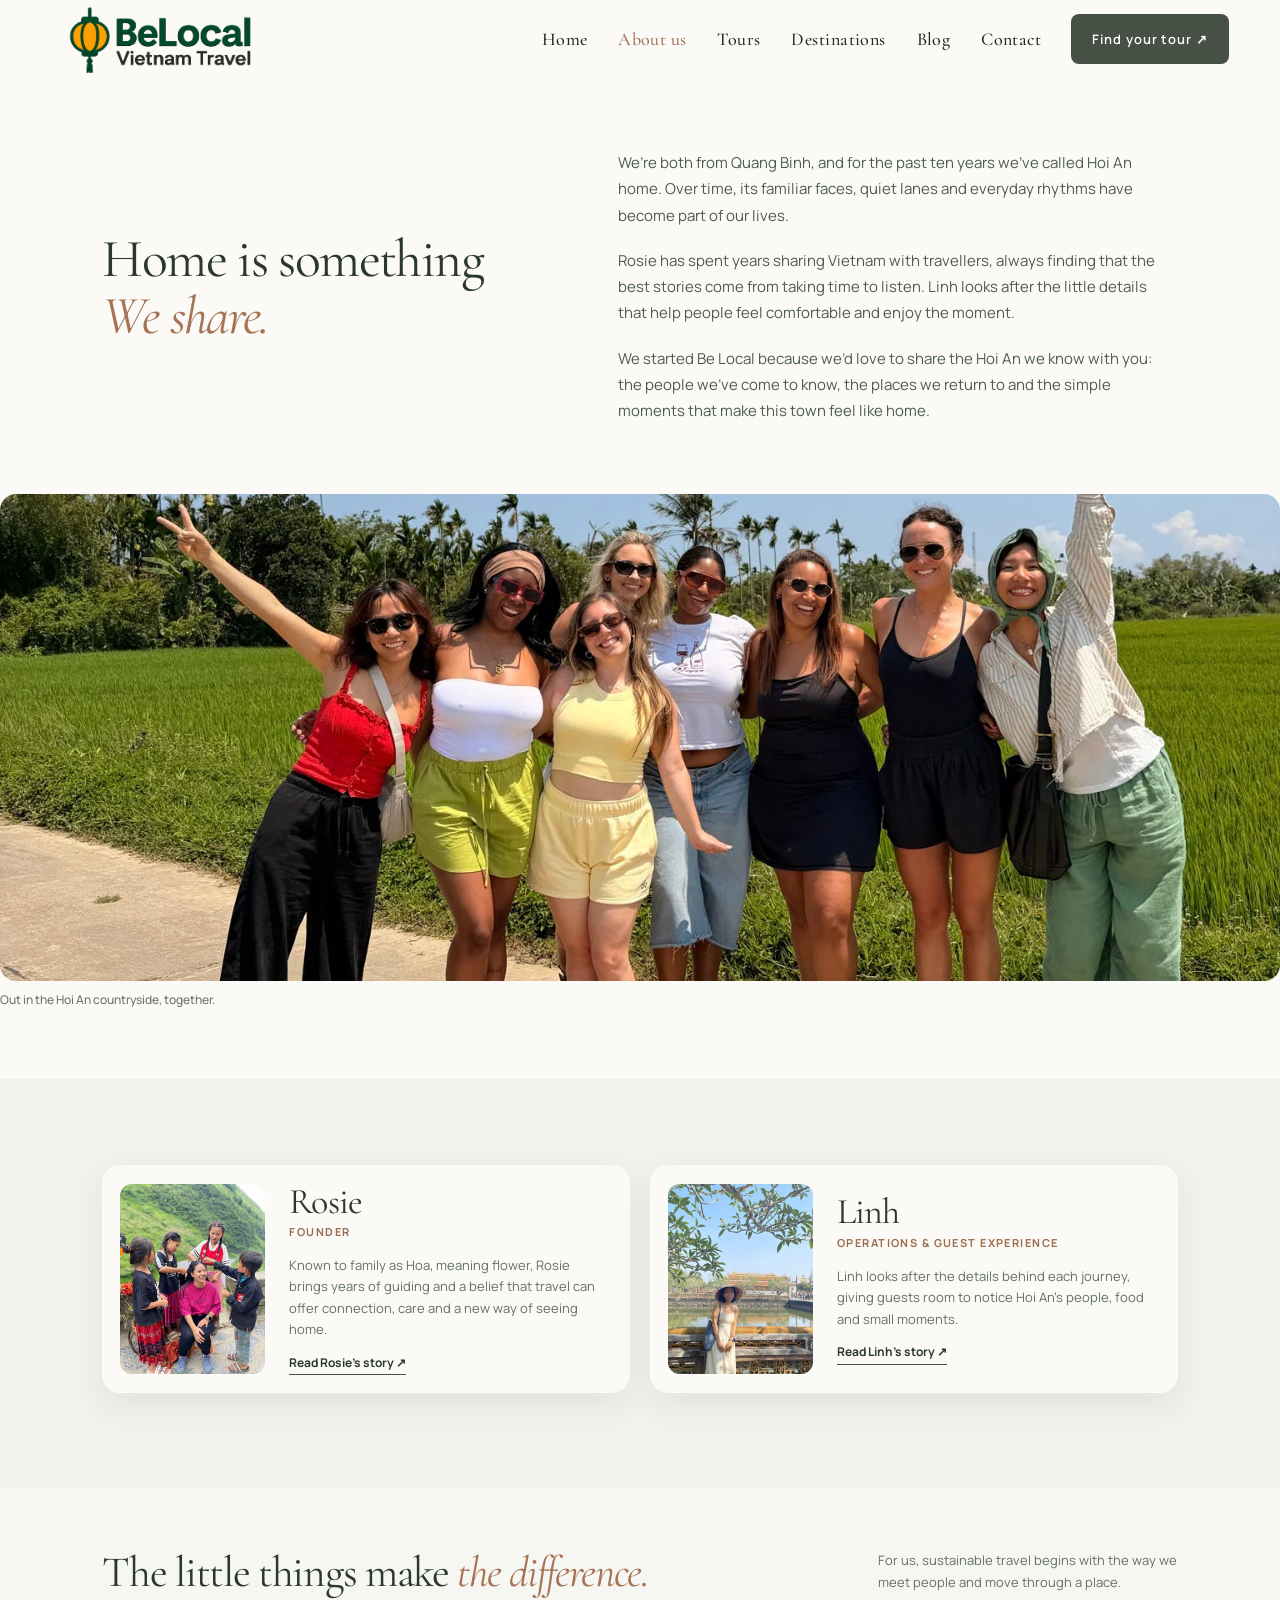
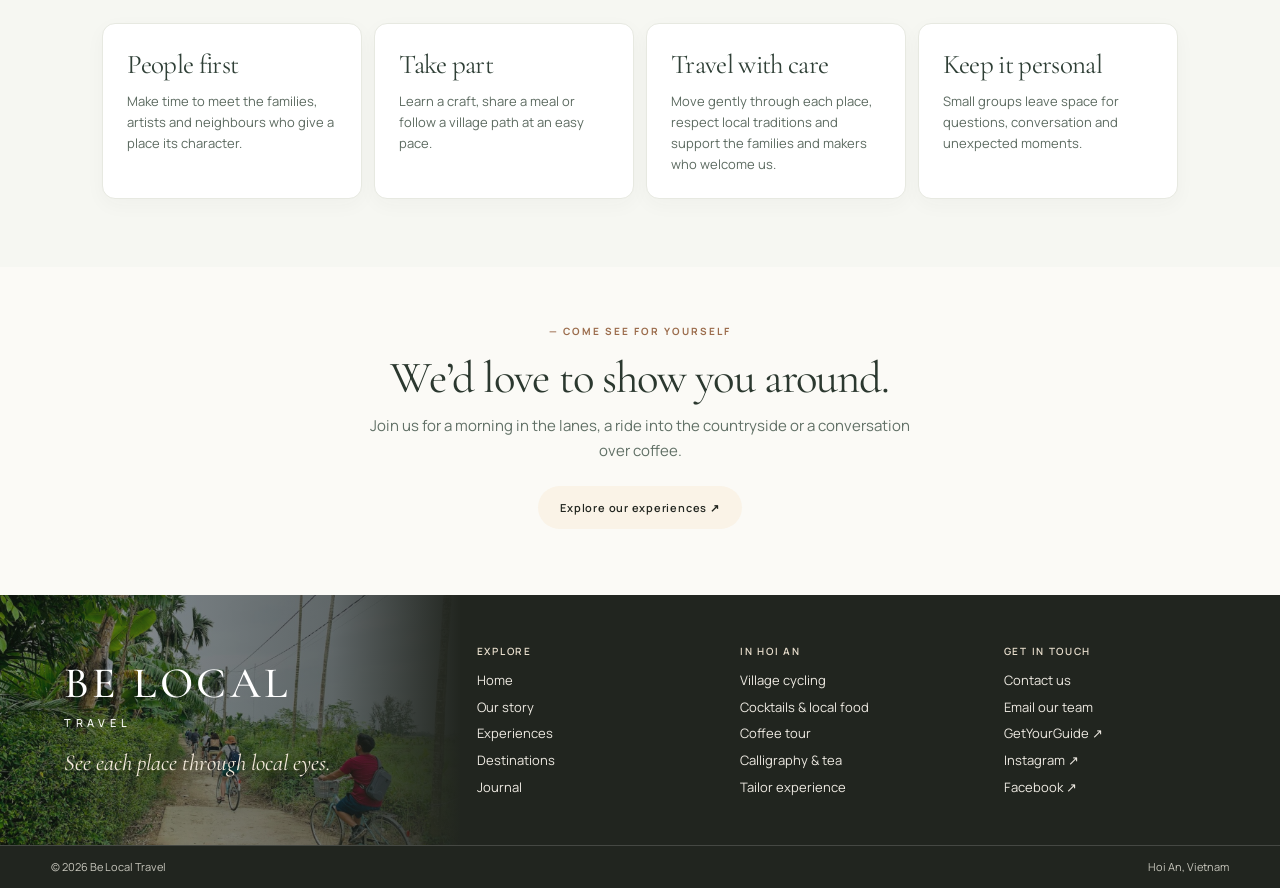
==== commit fb575c3a: "Add Instagram and Facebook links to site footer" ====
--- a/about.html
+++ b/about.html
@@ -17,7 +17,7 @@
     <div class="footer-links">
       <div><h2>EXPLORE</h2><a href="index.html">Home</a><a href="about.html">Our story</a><a href="tours.html">Experiences</a><a href="destinations.html">Destinations</a><a href="blog.html">Journal</a></div>
       <div><h2>IN HOI AN</h2><a href="experience.html?tour=tra-nhieu">Village cycling</a><a href="experience.html?tour=cocktails">Cocktails & local food</a><a href="experience.html?tour=coffee">Coffee tour</a><a href="experience.html?tour=calligraphy">Calligraphy & tea</a><a href="experience.html?tour=tailor">Tailor experience</a></div>
-      <div><h2>GET IN TOUCH</h2><a href="contact.html">Contact us</a><a href="mailto:info@luawellnesstravel.com?subject=Be%20Local%20Travel%20enquiry">Email our team</a><a href="https://www.getyourguide.com/lua-travel--tours-s786138/" target="_blank" rel="noopener noreferrer">GetYourGuide ↗</a></div>
+      <div><h2>GET IN TOUCH</h2><a href="contact.html">Contact us</a><a href="mailto:info@luawellnesstravel.com?subject=Be%20Local%20Travel%20enquiry">Email our team</a><a href="https://www.getyourguide.com/lua-travel--tours-s786138/" target="_blank" rel="noopener noreferrer">GetYourGuide ↗</a><a href="https://www.instagram.com/heritagetohaunte/" target="_blank" rel="noopener noreferrer">Instagram ↗</a><a href="https://www.facebook.com/travellikelocalvn/" target="_blank" rel="noopener noreferrer">Facebook ↗</a></div>
     </div>
   </div>
   <div class="footer-bottom"><span>© 2026 Be Local Travel</span><span>Hoi An, Vietnam</span></div>
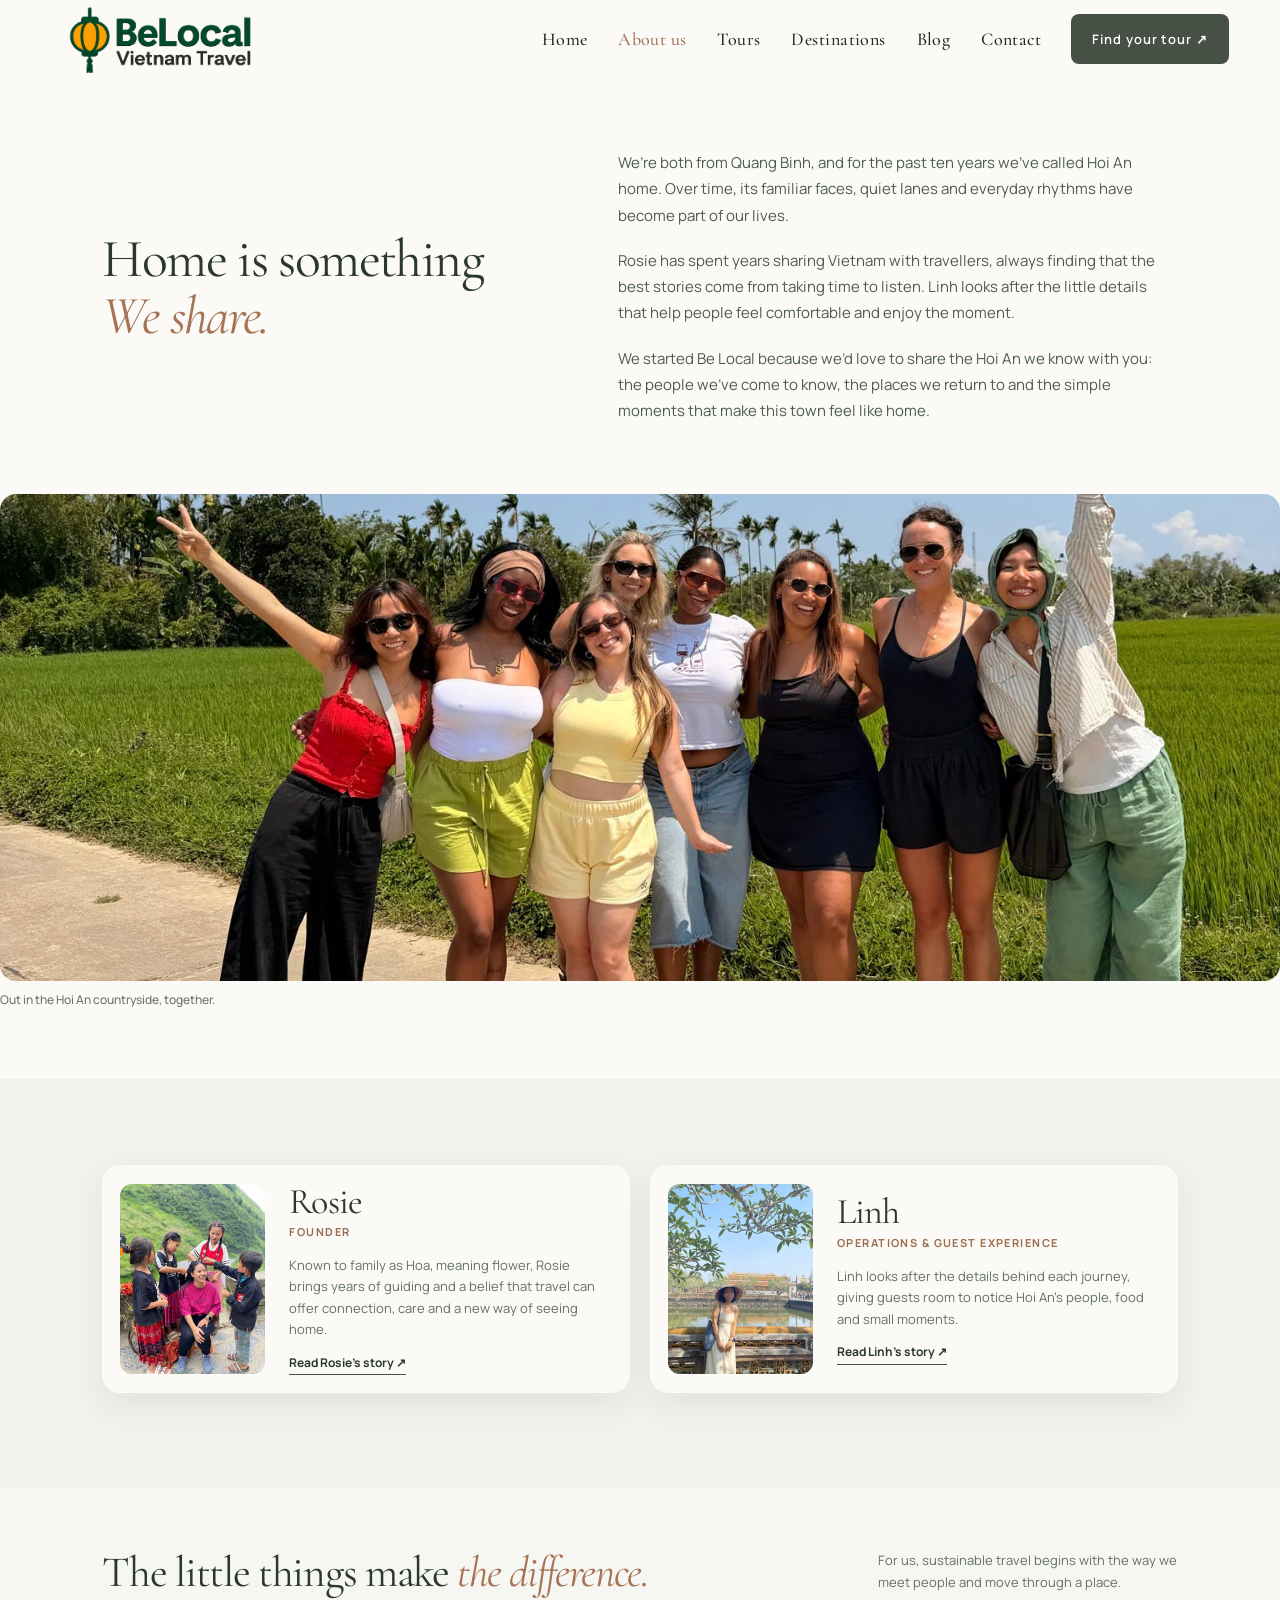
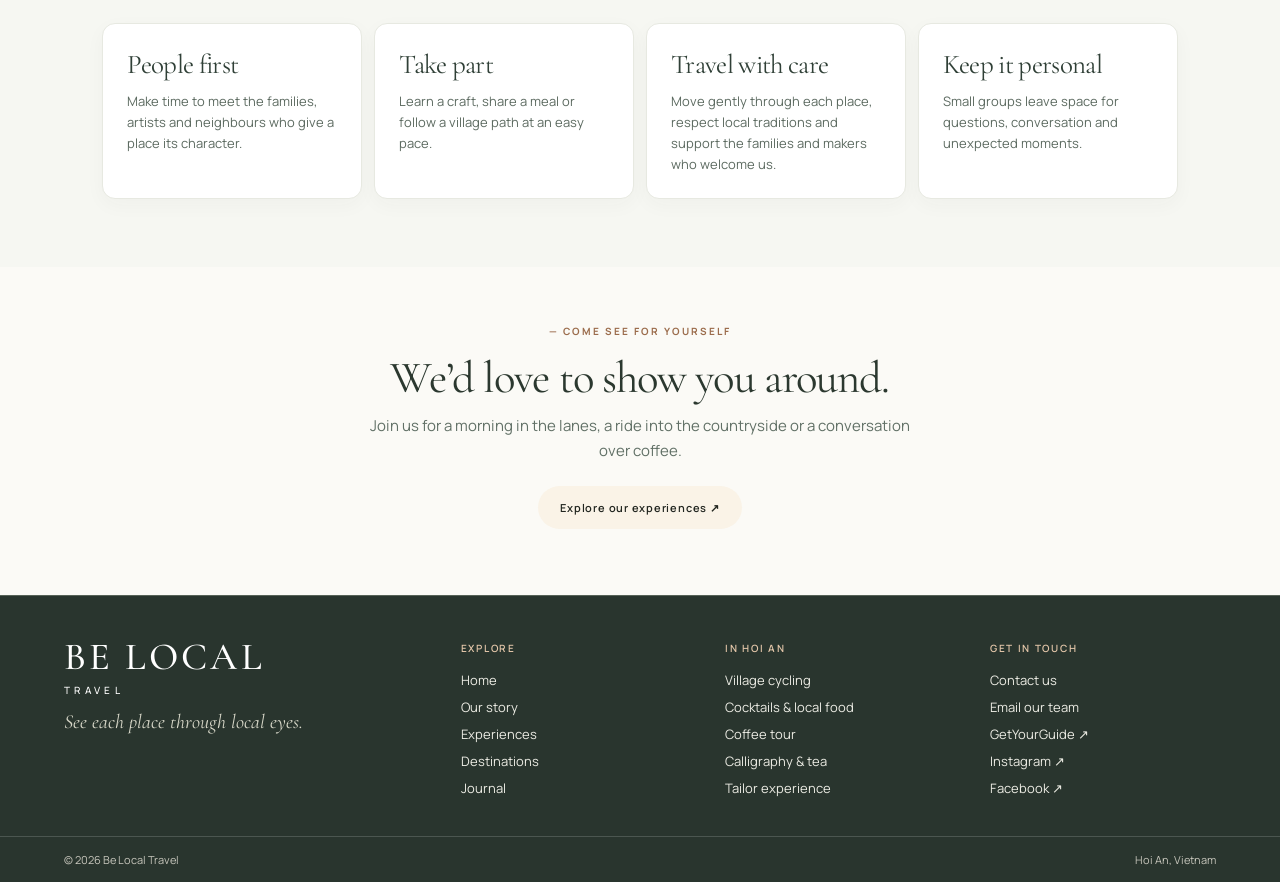
==== commit b3202cbf: "Refresh footer stylesheet" ====
--- a/about.html
+++ b/about.html
@@ -1,5 +1,5 @@
 <!doctype html>
-<html lang="en"><head><meta charset="utf-8"><meta name="viewport" content="width=device-width, initial-scale=1"><meta name="description" content="Meet sisters Rosie and Linh, from Quang Binh and at home in Hoi An for ten years. Discover the people and moments behind Be Local Travel."><title>About Be Local Travel — Hoi An</title><link rel="preconnect" href="https://fonts.googleapis.com"><link rel="preconnect" href="https://fonts.gstatic.com" crossorigin><link href="https://fonts.googleapis.com/css2?family=Cormorant+Garamond:ital,wght@0,400;0,500;0,600;1,400&family=Manrope:wght@300;400;500;600;700&display=swap" rel="stylesheet"><link rel="stylesheet" href="styles.css?v=57"></head>
+<html lang="en"><head><meta charset="utf-8"><meta name="viewport" content="width=device-width, initial-scale=1"><meta name="description" content="Meet sisters Rosie and Linh, from Quang Binh and at home in Hoi An for ten years. Discover the people and moments behind Be Local Travel."><title>About Be Local Travel — Hoi An</title><link rel="preconnect" href="https://fonts.googleapis.com"><link rel="preconnect" href="https://fonts.gstatic.com" crossorigin><link href="https://fonts.googleapis.com/css2?family=Cormorant+Garamond:ital,wght@0,400;0,500;0,600;1,400&family=Manrope:wght@300;400;500;600;700&display=swap" rel="stylesheet"><link rel="stylesheet" href="styles.css?v=58"></head>
 <body><header class="header home-header"><a class="brand" href="index.html" aria-label="BeLocal Vietnam Travel home"><span class="brand-logo-window"><img src="be-local-logo-transparent.png" alt="" width="2172" height="724"></span></a><nav aria-label="Main navigation"><a href="index.html">Home</a><a class="current" href="about.html">About us</a><a href="tours.html">Tours</a><a href="destinations.html">Destinations</a><a href="blog.html">Blog</a><a href="contact.html">Contact</a></nav><a class="nav-cta" href="tours.html">Find your tour ↗</a><details class="mobile-menu"><summary aria-label="Open navigation">Menu <span aria-hidden="true">☰</span></summary><nav aria-label="Mobile navigation"><a href="index.html">Home</a><a class="current" href="about.html">About us</a><a href="tours.html">Tours</a><a href="destinations.html">Destinations</a><a href="blog.html">Blog</a><a href="contact.html">Contact</a></nav></details></header>
 <main class="about-page">
 
@@ -17,7 +17,7 @@
     <div class="footer-links">
       <div><h2>EXPLORE</h2><a href="index.html">Home</a><a href="about.html">Our story</a><a href="tours.html">Experiences</a><a href="destinations.html">Destinations</a><a href="blog.html">Journal</a></div>
       <div><h2>IN HOI AN</h2><a href="experience.html?tour=tra-nhieu">Village cycling</a><a href="experience.html?tour=cocktails">Cocktails & local food</a><a href="experience.html?tour=coffee">Coffee tour</a><a href="experience.html?tour=calligraphy">Calligraphy & tea</a><a href="experience.html?tour=tailor">Tailor experience</a></div>
-      <div><h2>GET IN TOUCH</h2><a href="contact.html">Contact us</a><a href="mailto:info@luawellnesstravel.com?subject=Be%20Local%20Travel%20enquiry">Email our team</a><a href="https://www.getyourguide.com/lua-travel--tours-s786138/" target="_blank" rel="noopener noreferrer">GetYourGuide ↗</a><a href="https://www.instagram.com/heritagetohaunte/" target="_blank" rel="noopener noreferrer">Instagram ↗</a><a href="https://www.facebook.com/travellikelocalvn/" target="_blank" rel="noopener noreferrer">Facebook ↗</a></div>
+      <div><h2>GET IN TOUCH</h2><a href="contact.html">Contact us</a><a href="mailto:info@luawellnesstravel.com?subject=Be%20Local%20Travel%20enquiry">Email our team</a><a href="https://www.getyourguide.com/lua-travel--tours-s786138/" target="_blank" rel="noopener noreferrer">GetYourGuide ↗</a><a href="https://www.instagram.com/belocal_vietnam_travel/" target="_blank" rel="noopener noreferrer">Instagram ↗</a><a href="https://www.facebook.com/travellikelocalvn/" target="_blank" rel="noopener noreferrer">Facebook ↗</a></div>
     </div>
   </div>
   <div class="footer-bottom"><span>© 2026 Be Local Travel</span><span>Hoi An, Vietnam</span></div>
--- a/styles.css
+++ b/styles.css
@@ -610,3 +610,20 @@
 .about-belief h2{max-width:700px;margin:0 auto 10px;font:400 clamp(34px,3.5vw,48px)/1.12 'Cormorant Garamond',Georgia,serif;color:#2b382f;letter-spacing:-.02em}
 .about-belief>p{max-width:570px;margin:0 auto 22px}
 @media(max-width:780px){.about-belief{padding-top:48px;padding-bottom:56px}}
+
+/* Calm, compact site footer */
+.site-footer{background:#29352e;border-top:1px solid #566257}
+.site-footer .footer-content{grid-template-columns:minmax(240px,30%) minmax(0,1fr);min-height:0;max-width:1600px;margin:auto;align-items:start;padding:43px clamp(28px,5vw,80px) 38px;gap:clamp(32px,4vw,70px)}
+.site-footer .footer-photo{background:none;padding:0;gap:12px;justify-content:flex-start;min-height:0}
+.site-footer .footer-photo:before{display:none}
+.site-footer .footer-wordmark{font-size:clamp(34px,3vw,44px);line-height:.94}
+.site-footer .footer-wordmark small{margin-top:8px;font-size:10px}
+.site-footer .footer-photo p{font-size:20px;line-height:1.25;margin:0;color:#d7d7c8}
+.site-footer .footer-links{padding:2px 0 0;gap:clamp(20px,3vw,50px);align-content:start}
+.site-footer .footer-links>div{gap:8px}
+.site-footer .footer-links h2{color:#e3c6a9;margin-bottom:8px}
+.site-footer .footer-links a{color:#ecece4;transition:color .2s}
+.site-footer .footer-links a:hover{color:#edc8a5}
+.site-footer .footer-bottom{max-width:1600px;margin:auto;padding:14px clamp(28px,5vw,80px)}
+@media(max-width:900px){.site-footer .footer-content{grid-template-columns:1fr;padding:40px 7vw;gap:32px}.site-footer .footer-photo{min-height:0;padding:0;background:none}.site-footer .footer-links{padding:0}}
+@media(max-width:550px){.site-footer .footer-content{padding:36px 7vw}.site-footer .footer-links{grid-template-columns:repeat(2,minmax(0,1fr));gap:30px 20px}.site-footer .footer-links>div:last-child{grid-column:1/-1}.site-footer .footer-bottom{padding:14px 7vw}}
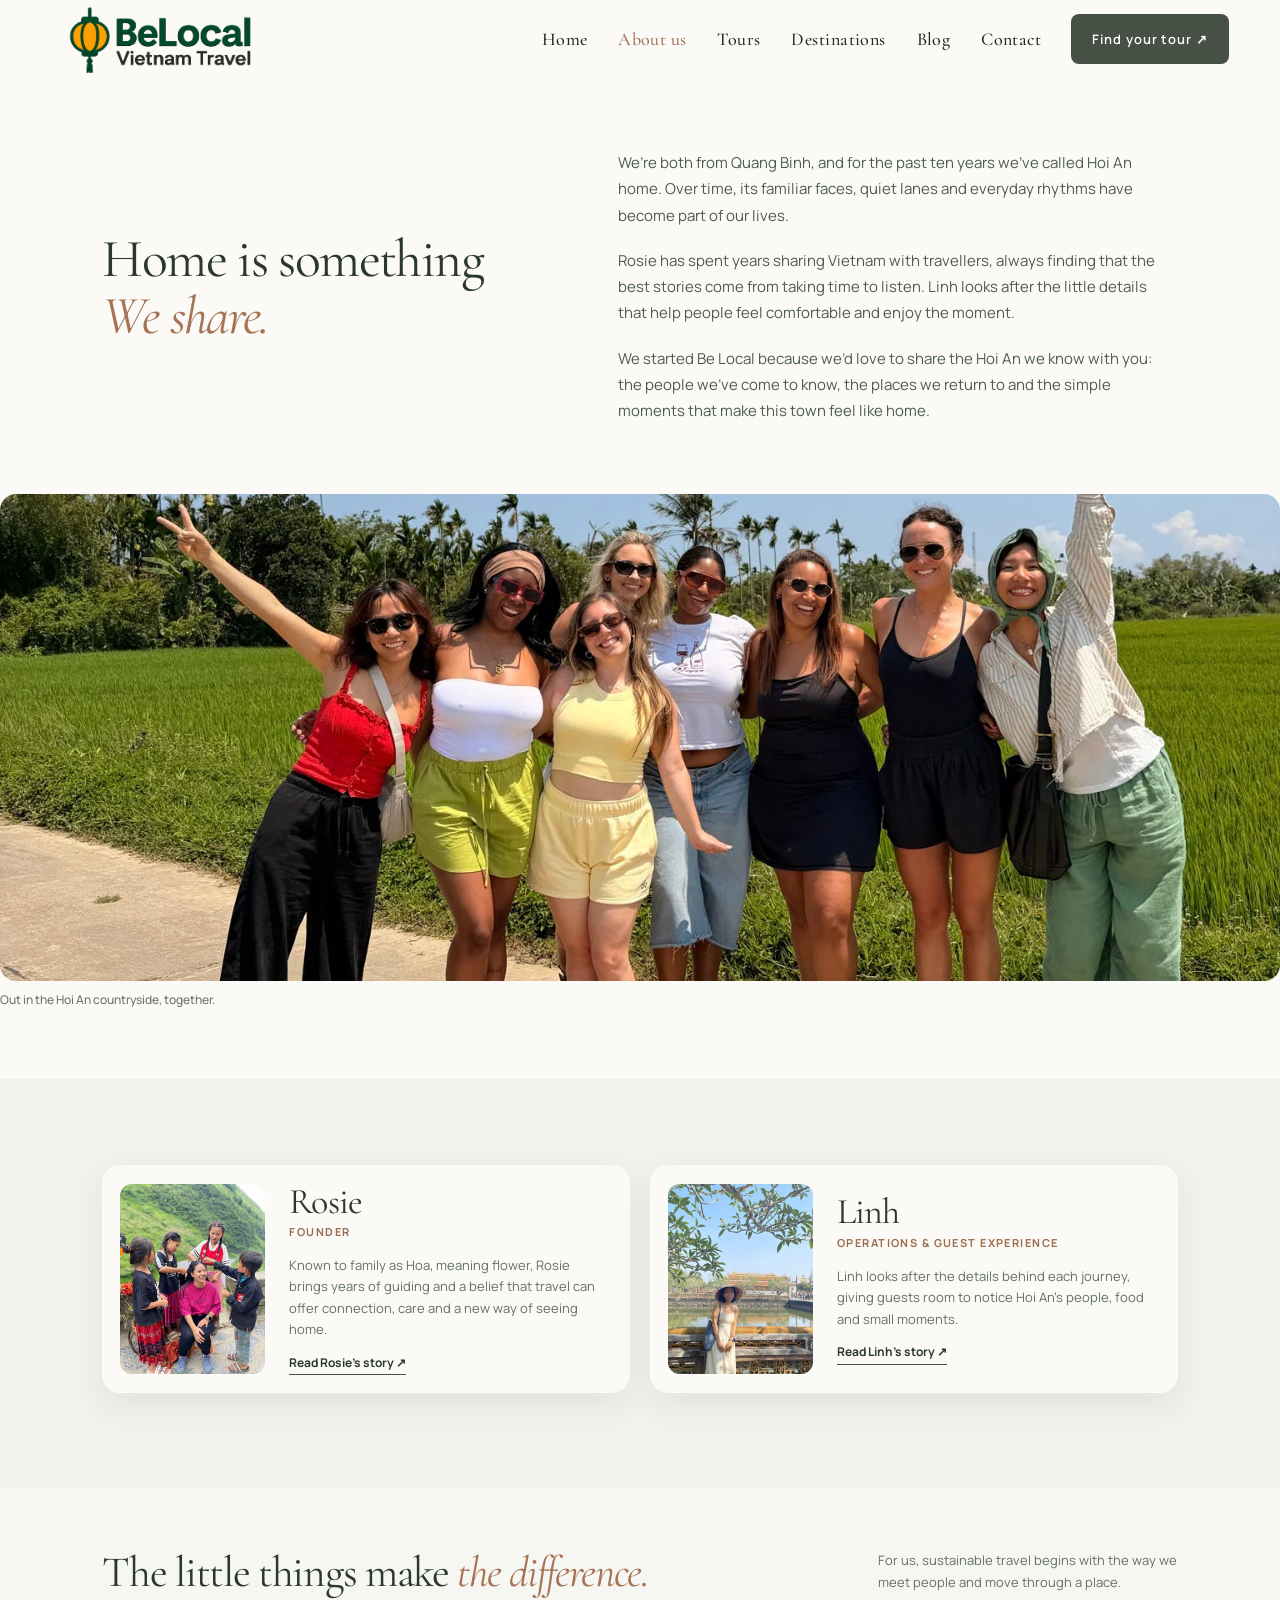
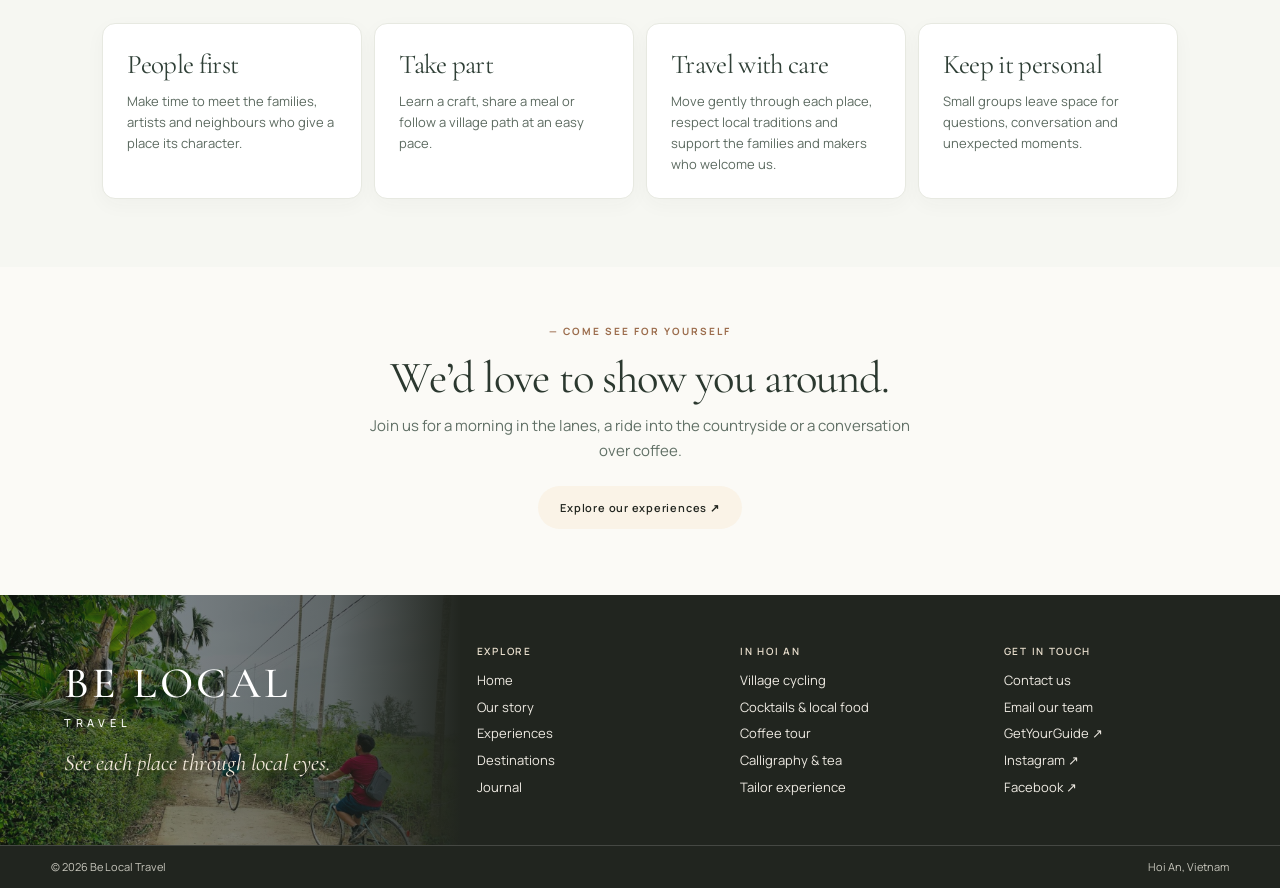
==== commit 8c7b13b3: "Refresh restored footer styling" ====
--- a/about.html
+++ b/about.html
@@ -1,5 +1,5 @@
 <!doctype html>
-<html lang="en"><head><meta charset="utf-8"><meta name="viewport" content="width=device-width, initial-scale=1"><meta name="description" content="Meet sisters Rosie and Linh, from Quang Binh and at home in Hoi An for ten years. Discover the people and moments behind Be Local Travel."><title>About Be Local Travel — Hoi An</title><link rel="preconnect" href="https://fonts.googleapis.com"><link rel="preconnect" href="https://fonts.gstatic.com" crossorigin><link href="https://fonts.googleapis.com/css2?family=Cormorant+Garamond:ital,wght@0,400;0,500;0,600;1,400&family=Manrope:wght@300;400;500;600;700&display=swap" rel="stylesheet"><link rel="stylesheet" href="styles.css?v=58"></head>
+<html lang="en"><head><meta charset="utf-8"><meta name="viewport" content="width=device-width, initial-scale=1"><meta name="description" content="Meet sisters Rosie and Linh, from Quang Binh and at home in Hoi An for ten years. Discover the people and moments behind Be Local Travel."><title>About Be Local Travel — Hoi An</title><link rel="preconnect" href="https://fonts.googleapis.com"><link rel="preconnect" href="https://fonts.gstatic.com" crossorigin><link href="https://fonts.googleapis.com/css2?family=Cormorant+Garamond:ital,wght@0,400;0,500;0,600;1,400&family=Manrope:wght@300;400;500;600;700&display=swap" rel="stylesheet"><link rel="stylesheet" href="styles.css?v=59"></head>
 <body><header class="header home-header"><a class="brand" href="index.html" aria-label="BeLocal Vietnam Travel home"><span class="brand-logo-window"><img src="be-local-logo-transparent.png" alt="" width="2172" height="724"></span></a><nav aria-label="Main navigation"><a href="index.html">Home</a><a class="current" href="about.html">About us</a><a href="tours.html">Tours</a><a href="destinations.html">Destinations</a><a href="blog.html">Blog</a><a href="contact.html">Contact</a></nav><a class="nav-cta" href="tours.html">Find your tour ↗</a><details class="mobile-menu"><summary aria-label="Open navigation">Menu <span aria-hidden="true">☰</span></summary><nav aria-label="Mobile navigation"><a href="index.html">Home</a><a class="current" href="about.html">About us</a><a href="tours.html">Tours</a><a href="destinations.html">Destinations</a><a href="blog.html">Blog</a><a href="contact.html">Contact</a></nav></details></header>
 <main class="about-page">
 
--- a/styles.css
+++ b/styles.css
@@ -610,20 +610,3 @@
 .about-belief h2{max-width:700px;margin:0 auto 10px;font:400 clamp(34px,3.5vw,48px)/1.12 'Cormorant Garamond',Georgia,serif;color:#2b382f;letter-spacing:-.02em}
 .about-belief>p{max-width:570px;margin:0 auto 22px}
 @media(max-width:780px){.about-belief{padding-top:48px;padding-bottom:56px}}
-
-/* Calm, compact site footer */
-.site-footer{background:#29352e;border-top:1px solid #566257}
-.site-footer .footer-content{grid-template-columns:minmax(240px,30%) minmax(0,1fr);min-height:0;max-width:1600px;margin:auto;align-items:start;padding:43px clamp(28px,5vw,80px) 38px;gap:clamp(32px,4vw,70px)}
-.site-footer .footer-photo{background:none;padding:0;gap:12px;justify-content:flex-start;min-height:0}
-.site-footer .footer-photo:before{display:none}
-.site-footer .footer-wordmark{font-size:clamp(34px,3vw,44px);line-height:.94}
-.site-footer .footer-wordmark small{margin-top:8px;font-size:10px}
-.site-footer .footer-photo p{font-size:20px;line-height:1.25;margin:0;color:#d7d7c8}
-.site-footer .footer-links{padding:2px 0 0;gap:clamp(20px,3vw,50px);align-content:start}
-.site-footer .footer-links>div{gap:8px}
-.site-footer .footer-links h2{color:#e3c6a9;margin-bottom:8px}
-.site-footer .footer-links a{color:#ecece4;transition:color .2s}
-.site-footer .footer-links a:hover{color:#edc8a5}
-.site-footer .footer-bottom{max-width:1600px;margin:auto;padding:14px clamp(28px,5vw,80px)}
-@media(max-width:900px){.site-footer .footer-content{grid-template-columns:1fr;padding:40px 7vw;gap:32px}.site-footer .footer-photo{min-height:0;padding:0;background:none}.site-footer .footer-links{padding:0}}
-@media(max-width:550px){.site-footer .footer-content{padding:36px 7vw}.site-footer .footer-links{grid-template-columns:repeat(2,minmax(0,1fr));gap:30px 20px}.site-footer .footer-links>div:last-child{grid-column:1/-1}.site-footer .footer-bottom{padding:14px 7vw}}
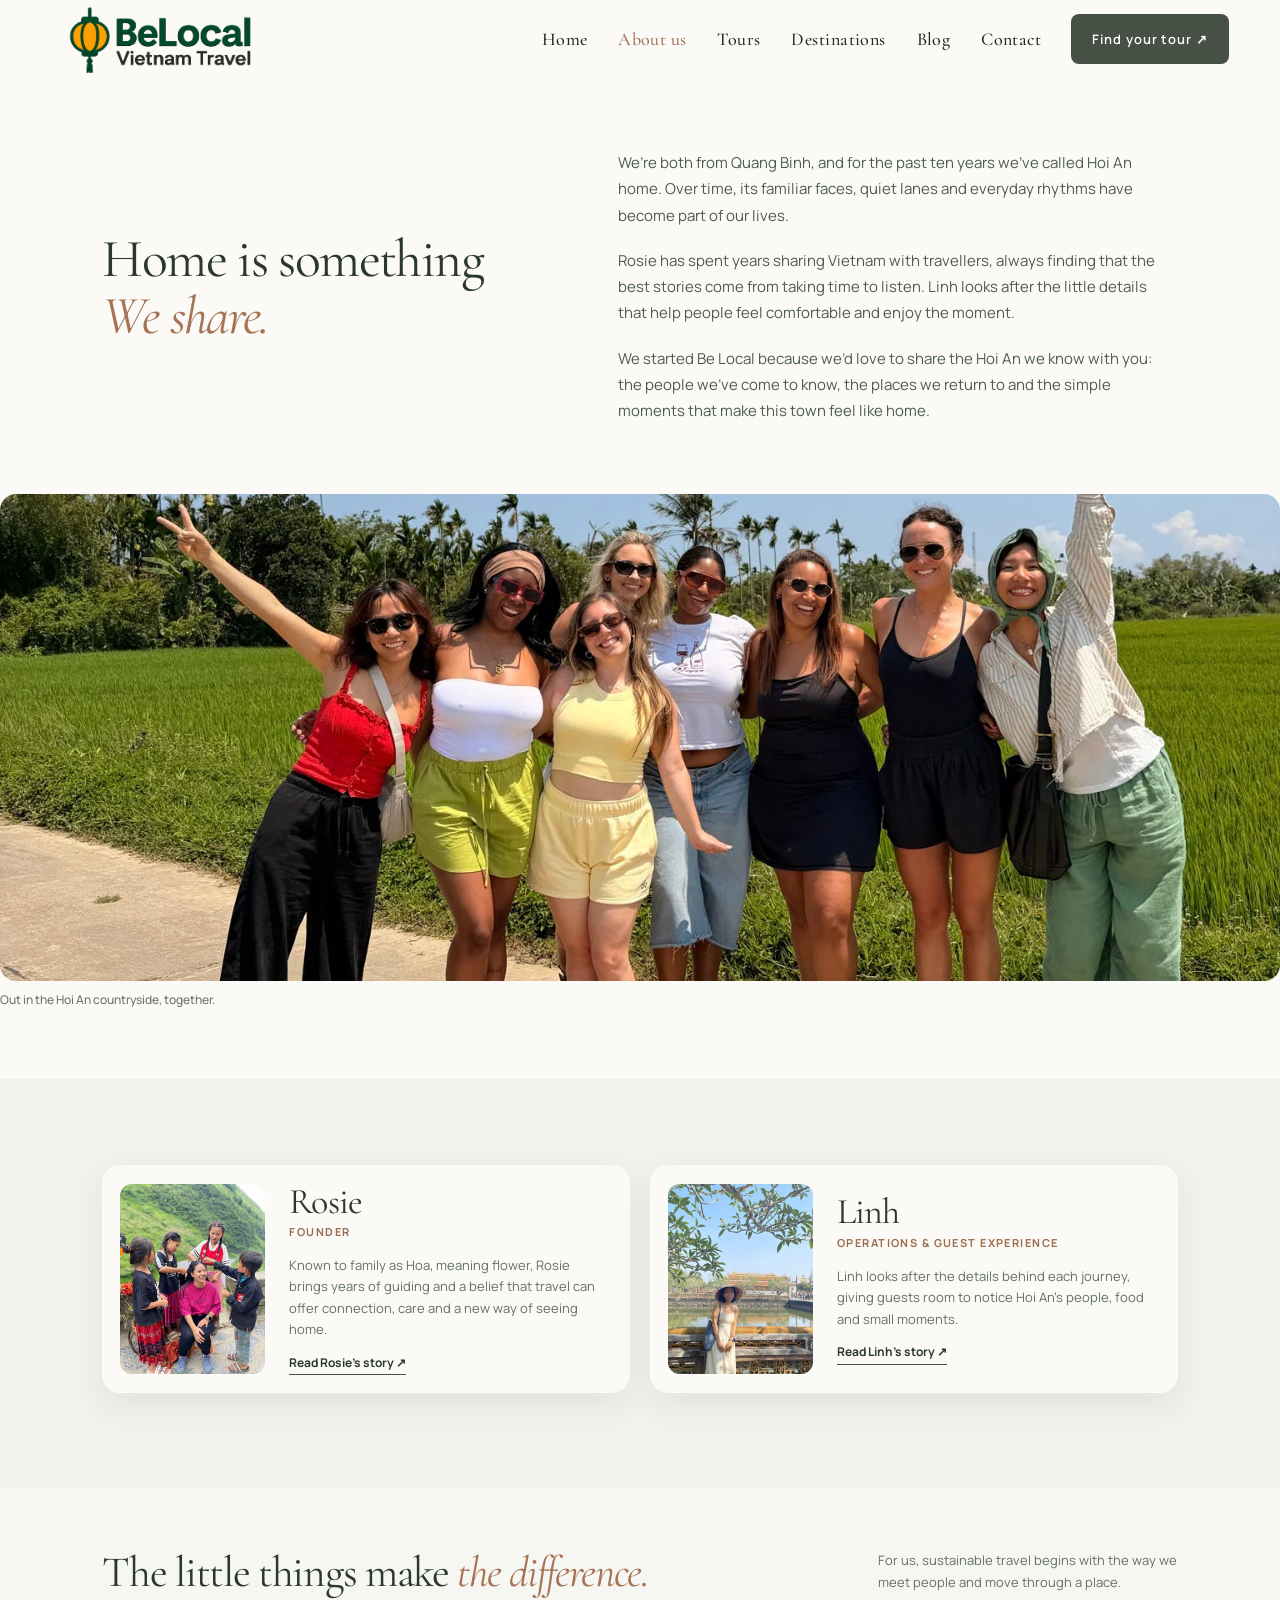
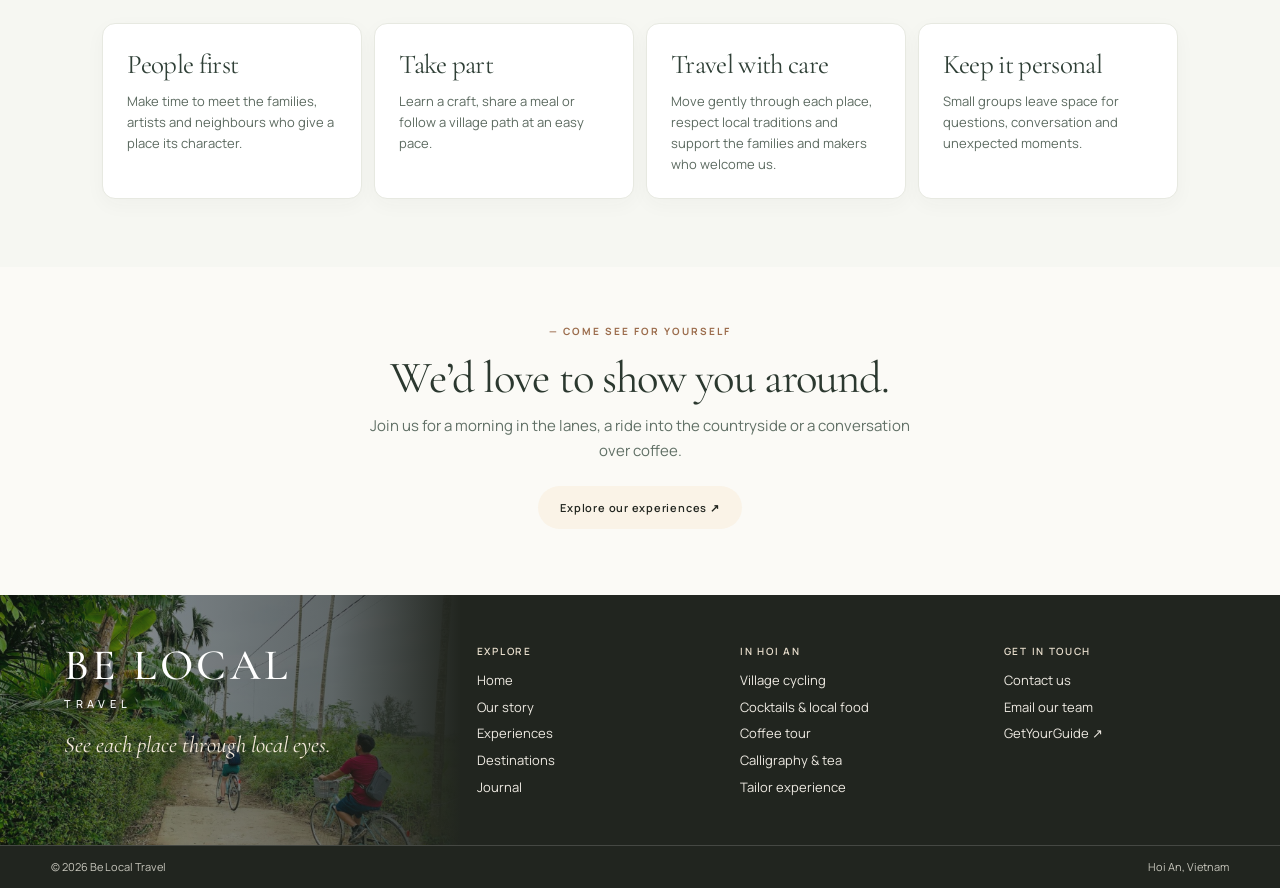
==== commit eaed8587: "Show Facebook and Instagram as footer icons" ====
--- a/about.html
+++ b/about.html
@@ -1,5 +1,5 @@
 <!doctype html>
-<html lang="en"><head><meta charset="utf-8"><meta name="viewport" content="width=device-width, initial-scale=1"><meta name="description" content="Meet sisters Rosie and Linh, from Quang Binh and at home in Hoi An for ten years. Discover the people and moments behind Be Local Travel."><title>About Be Local Travel — Hoi An</title><link rel="preconnect" href="https://fonts.googleapis.com"><link rel="preconnect" href="https://fonts.gstatic.com" crossorigin><link href="https://fonts.googleapis.com/css2?family=Cormorant+Garamond:ital,wght@0,400;0,500;0,600;1,400&family=Manrope:wght@300;400;500;600;700&display=swap" rel="stylesheet"><link rel="stylesheet" href="styles.css?v=59"></head>
+<html lang="en"><head><meta charset="utf-8"><meta name="viewport" content="width=device-width, initial-scale=1"><meta name="description" content="Meet sisters Rosie and Linh, from Quang Binh and at home in Hoi An for ten years. Discover the people and moments behind Be Local Travel."><title>About Be Local Travel — Hoi An</title><link rel="preconnect" href="https://fonts.googleapis.com"><link rel="preconnect" href="https://fonts.gstatic.com" crossorigin><link href="https://fonts.googleapis.com/css2?family=Cormorant+Garamond:ital,wght@0,400;0,500;0,600;1,400&family=Manrope:wght@300;400;500;600;700&display=swap" rel="stylesheet"><link rel="stylesheet" href="styles.css?v=60"></head>
 <body><header class="header home-header"><a class="brand" href="index.html" aria-label="BeLocal Vietnam Travel home"><span class="brand-logo-window"><img src="be-local-logo-transparent.png" alt="" width="2172" height="724"></span></a><nav aria-label="Main navigation"><a href="index.html">Home</a><a class="current" href="about.html">About us</a><a href="tours.html">Tours</a><a href="destinations.html">Destinations</a><a href="blog.html">Blog</a><a href="contact.html">Contact</a></nav><a class="nav-cta" href="tours.html">Find your tour ↗</a><details class="mobile-menu"><summary aria-label="Open navigation">Menu <span aria-hidden="true">☰</span></summary><nav aria-label="Mobile navigation"><a href="index.html">Home</a><a class="current" href="about.html">About us</a><a href="tours.html">Tours</a><a href="destinations.html">Destinations</a><a href="blog.html">Blog</a><a href="contact.html">Contact</a></nav></details></header>
 <main class="about-page">
 
@@ -13,11 +13,11 @@
 <section class="about-belief wrap"><div class="eyebrow">— COME SEE FOR YOURSELF</div><h2>We’d love to show you around.</h2><p>Join us for a morning in the lanes, a ride into the countryside or a conversation over coffee.</p><a class="button" href="tours.html">Explore our experiences <span>↗</span></a></section>
 </main><dialog class="founder-dialog" id="founder-dialog" aria-labelledby="founder-dialog-title"><div class="founder-dialog-layout"><div class="founder-dialog-image"><img id="founder-dialog-photo" src="" alt=""></div><div class="founder-dialog-copy"><button class="founder-dialog-close" type="button" aria-label="Close story">×</button><h2 id="founder-dialog-title"></h2><p class="founder-dialog-role" id="founder-dialog-role"></p><div id="founder-dialog-story"></div></div></div></dialog><footer class="site-footer">
   <div class="footer-content">
-    <div class="footer-photo"><a href="index.html" class="footer-wordmark" aria-label="Be Local Travel home"><span>BE LOCAL</span><small>TRAVEL</small></a><p>See each place through local eyes.</p></div>
+    <div class="footer-photo"><a href="index.html" class="footer-wordmark" aria-label="Be Local Travel home"><span>BE LOCAL</span><small>TRAVEL</small></a><p>See each place through local eyes.</p><div class="footer-socials" aria-label="Follow Be Local Travel"><a class="footer-social-icon" href="https://www.facebook.com/travellikelocalvn/" target="_blank" rel="noopener noreferrer" aria-label="Be Local Travel on Facebook"><svg viewBox="0 0 24 24" fill="currentColor" aria-hidden="true"><path d="M22 12a10 10 0 1 0-11.56 9.88v-6.99H7.9V12h2.54V9.8c0-2.5 1.49-3.89 3.77-3.89 1.09 0 2.23.19 2.23.19v2.46h-1.26c-1.24 0-1.62.77-1.62 1.56V12h2.77l-.44 2.89h-2.33v6.99A10 10 0 0 0 22 12Z"/></svg></a><a class="footer-social-icon" href="https://www.instagram.com/belocal_vietnam_travel/" target="_blank" rel="noopener noreferrer" aria-label="Be Local Travel on Instagram"><svg viewBox="0 0 24 24" fill="none" stroke="currentColor" stroke-width="1.8" aria-hidden="true"><rect x="3" y="3" width="18" height="18" rx="5"/><circle cx="12" cy="12" r="4"/><circle cx="17.5" cy="6.5" r="1" fill="currentColor" stroke="none"/></svg></a></div></div>
     <div class="footer-links">
       <div><h2>EXPLORE</h2><a href="index.html">Home</a><a href="about.html">Our story</a><a href="tours.html">Experiences</a><a href="destinations.html">Destinations</a><a href="blog.html">Journal</a></div>
       <div><h2>IN HOI AN</h2><a href="experience.html?tour=tra-nhieu">Village cycling</a><a href="experience.html?tour=cocktails">Cocktails & local food</a><a href="experience.html?tour=coffee">Coffee tour</a><a href="experience.html?tour=calligraphy">Calligraphy & tea</a><a href="experience.html?tour=tailor">Tailor experience</a></div>
-      <div><h2>GET IN TOUCH</h2><a href="contact.html">Contact us</a><a href="mailto:info@luawellnesstravel.com?subject=Be%20Local%20Travel%20enquiry">Email our team</a><a href="https://www.getyourguide.com/lua-travel--tours-s786138/" target="_blank" rel="noopener noreferrer">GetYourGuide ↗</a><a href="https://www.instagram.com/belocal_vietnam_travel/" target="_blank" rel="noopener noreferrer">Instagram ↗</a><a href="https://www.facebook.com/travellikelocalvn/" target="_blank" rel="noopener noreferrer">Facebook ↗</a></div>
+      <div><h2>GET IN TOUCH</h2><a href="contact.html">Contact us</a><a href="mailto:info@luawellnesstravel.com?subject=Be%20Local%20Travel%20enquiry">Email our team</a><a href="https://www.getyourguide.com/lua-travel--tours-s786138/" target="_blank" rel="noopener noreferrer">GetYourGuide ↗</a></div>
     </div>
   </div>
   <div class="footer-bottom"><span>© 2026 Be Local Travel</span><span>Hoi An, Vietnam</span></div>
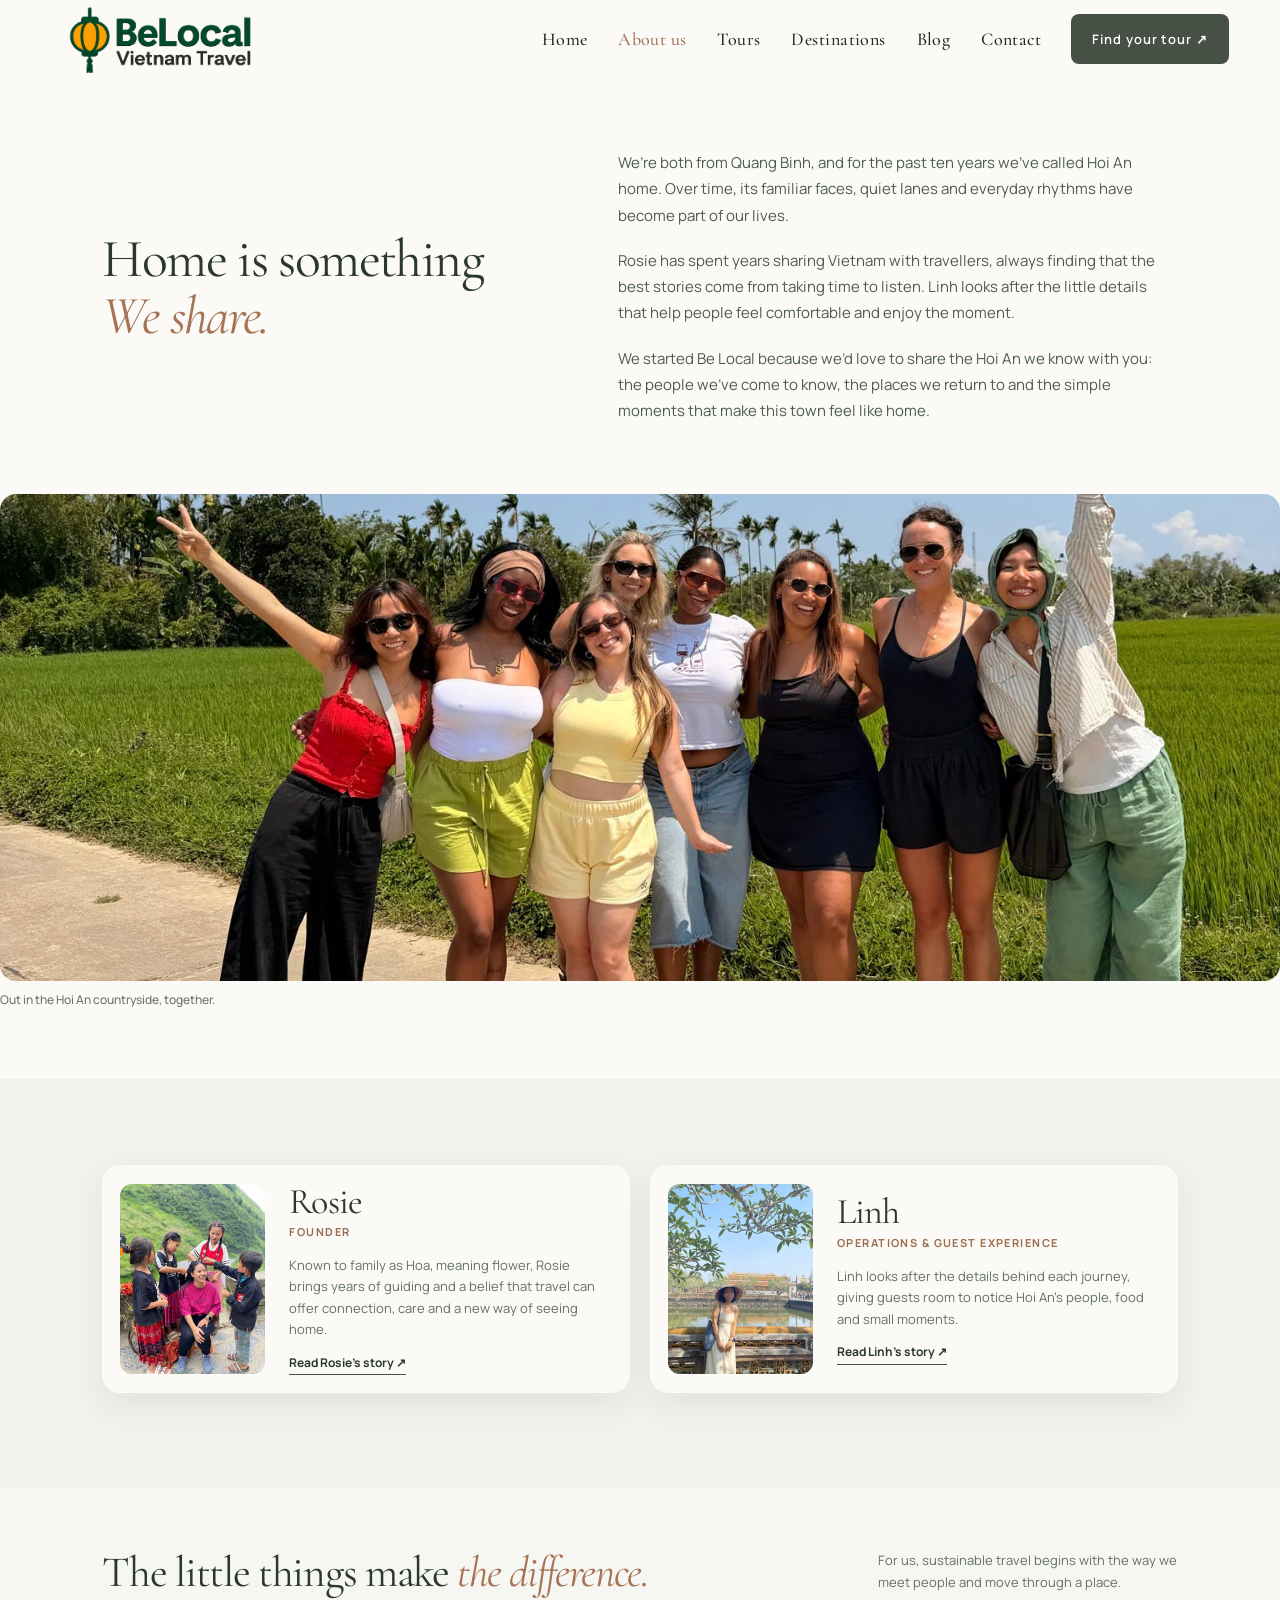
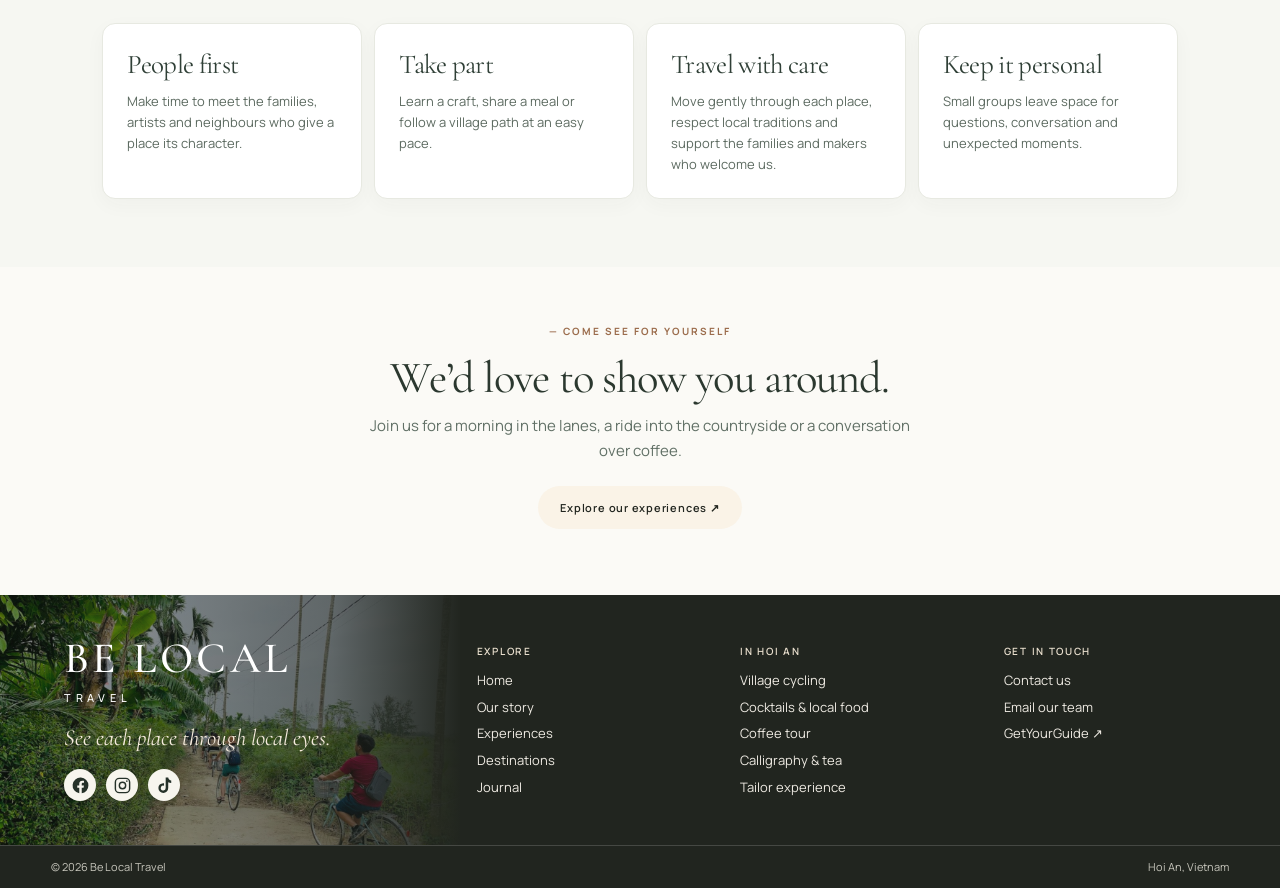
==== commit 0176a8b1: "Add TikTok coming soon icon to footer" ====
--- a/about.html
+++ b/about.html
@@ -1,5 +1,5 @@
 <!doctype html>
-<html lang="en"><head><meta charset="utf-8"><meta name="viewport" content="width=device-width, initial-scale=1"><meta name="description" content="Meet sisters Rosie and Linh, from Quang Binh and at home in Hoi An for ten years. Discover the people and moments behind Be Local Travel."><title>About Be Local Travel — Hoi An</title><link rel="preconnect" href="https://fonts.googleapis.com"><link rel="preconnect" href="https://fonts.gstatic.com" crossorigin><link href="https://fonts.googleapis.com/css2?family=Cormorant+Garamond:ital,wght@0,400;0,500;0,600;1,400&family=Manrope:wght@300;400;500;600;700&display=swap" rel="stylesheet"><link rel="stylesheet" href="styles.css?v=60"></head>
+<html lang="en"><head><meta charset="utf-8"><meta name="viewport" content="width=device-width, initial-scale=1"><meta name="description" content="Meet sisters Rosie and Linh, from Quang Binh and at home in Hoi An for ten years. Discover the people and moments behind Be Local Travel."><title>About Be Local Travel — Hoi An</title><link rel="preconnect" href="https://fonts.googleapis.com"><link rel="preconnect" href="https://fonts.gstatic.com" crossorigin><link href="https://fonts.googleapis.com/css2?family=Cormorant+Garamond:ital,wght@0,400;0,500;0,600;1,400&family=Manrope:wght@300;400;500;600;700&display=swap" rel="stylesheet"><link rel="stylesheet" href="styles.css?v=61"></head>
 <body><header class="header home-header"><a class="brand" href="index.html" aria-label="BeLocal Vietnam Travel home"><span class="brand-logo-window"><img src="be-local-logo-transparent.png" alt="" width="2172" height="724"></span></a><nav aria-label="Main navigation"><a href="index.html">Home</a><a class="current" href="about.html">About us</a><a href="tours.html">Tours</a><a href="destinations.html">Destinations</a><a href="blog.html">Blog</a><a href="contact.html">Contact</a></nav><a class="nav-cta" href="tours.html">Find your tour ↗</a><details class="mobile-menu"><summary aria-label="Open navigation">Menu <span aria-hidden="true">☰</span></summary><nav aria-label="Mobile navigation"><a href="index.html">Home</a><a class="current" href="about.html">About us</a><a href="tours.html">Tours</a><a href="destinations.html">Destinations</a><a href="blog.html">Blog</a><a href="contact.html">Contact</a></nav></details></header>
 <main class="about-page">
 
@@ -13,7 +13,7 @@
 <section class="about-belief wrap"><div class="eyebrow">— COME SEE FOR YOURSELF</div><h2>We’d love to show you around.</h2><p>Join us for a morning in the lanes, a ride into the countryside or a conversation over coffee.</p><a class="button" href="tours.html">Explore our experiences <span>↗</span></a></section>
 </main><dialog class="founder-dialog" id="founder-dialog" aria-labelledby="founder-dialog-title"><div class="founder-dialog-layout"><div class="founder-dialog-image"><img id="founder-dialog-photo" src="" alt=""></div><div class="founder-dialog-copy"><button class="founder-dialog-close" type="button" aria-label="Close story">×</button><h2 id="founder-dialog-title"></h2><p class="founder-dialog-role" id="founder-dialog-role"></p><div id="founder-dialog-story"></div></div></div></dialog><footer class="site-footer">
   <div class="footer-content">
-    <div class="footer-photo"><a href="index.html" class="footer-wordmark" aria-label="Be Local Travel home"><span>BE LOCAL</span><small>TRAVEL</small></a><p>See each place through local eyes.</p><div class="footer-socials" aria-label="Follow Be Local Travel"><a class="footer-social-icon" href="https://www.facebook.com/travellikelocalvn/" target="_blank" rel="noopener noreferrer" aria-label="Be Local Travel on Facebook"><svg viewBox="0 0 24 24" fill="currentColor" aria-hidden="true"><path d="M22 12a10 10 0 1 0-11.56 9.88v-6.99H7.9V12h2.54V9.8c0-2.5 1.49-3.89 3.77-3.89 1.09 0 2.23.19 2.23.19v2.46h-1.26c-1.24 0-1.62.77-1.62 1.56V12h2.77l-.44 2.89h-2.33v6.99A10 10 0 0 0 22 12Z"/></svg></a><a class="footer-social-icon" href="https://www.instagram.com/belocal_vietnam_travel/" target="_blank" rel="noopener noreferrer" aria-label="Be Local Travel on Instagram"><svg viewBox="0 0 24 24" fill="none" stroke="currentColor" stroke-width="1.8" aria-hidden="true"><rect x="3" y="3" width="18" height="18" rx="5"/><circle cx="12" cy="12" r="4"/><circle cx="17.5" cy="6.5" r="1" fill="currentColor" stroke="none"/></svg></a></div></div>
+    <div class="footer-photo"><a href="index.html" class="footer-wordmark" aria-label="Be Local Travel home"><span>BE LOCAL</span><small>TRAVEL</small></a><p>See each place through local eyes.</p><div class="footer-socials" aria-label="Follow Be Local Travel"><a class="footer-social-icon" href="https://www.facebook.com/travellikelocalvn/" target="_blank" rel="noopener noreferrer" aria-label="Be Local Travel on Facebook"><svg viewBox="0 0 24 24" fill="currentColor" aria-hidden="true"><path d="M22 12a10 10 0 1 0-11.56 9.88v-6.99H7.9V12h2.54V9.8c0-2.5 1.49-3.89 3.77-3.89 1.09 0 2.23.19 2.23.19v2.46h-1.26c-1.24 0-1.62.77-1.62 1.56V12h2.77l-.44 2.89h-2.33v6.99A10 10 0 0 0 22 12Z"/></svg></a><a class="footer-social-icon" href="https://www.instagram.com/belocal_vietnam_travel/" target="_blank" rel="noopener noreferrer" aria-label="Be Local Travel on Instagram"><svg viewBox="0 0 24 24" fill="none" stroke="currentColor" stroke-width="1.8" aria-hidden="true"><rect x="3" y="3" width="18" height="18" rx="5"/><circle cx="12" cy="12" r="4"/><circle cx="17.5" cy="6.5" r="1" fill="currentColor" stroke="none"/></svg></a><span class="footer-social-icon footer-social-icon--pending" aria-label="TikTok coming soon" title="TikTok coming soon"><svg viewBox="0 0 24 24" fill="currentColor" aria-hidden="true"><path d="M16.7 2c.4 2.2 1.7 3.5 3.8 3.7v3.2a9 9 0 0 1-3.8-.9v7.2a6.2 6.2 0 1 1-6.3-6.2c.3 0 .7 0 1 .1v3.2a3.1 3.1 0 1 0 2.1 2.9V2h3.2Z"/></svg></span></div></div>
     <div class="footer-links">
       <div><h2>EXPLORE</h2><a href="index.html">Home</a><a href="about.html">Our story</a><a href="tours.html">Experiences</a><a href="destinations.html">Destinations</a><a href="blog.html">Journal</a></div>
       <div><h2>IN HOI AN</h2><a href="experience.html?tour=tra-nhieu">Village cycling</a><a href="experience.html?tour=cocktails">Cocktails & local food</a><a href="experience.html?tour=coffee">Coffee tour</a><a href="experience.html?tour=calligraphy">Calligraphy & tea</a><a href="experience.html?tour=tailor">Tailor experience</a></div>
--- a/styles.css
+++ b/styles.css
@@ -610,3 +610,9 @@
 .about-belief h2{max-width:700px;margin:0 auto 10px;font:400 clamp(34px,3.5vw,48px)/1.12 'Cormorant Garamond',Georgia,serif;color:#2b382f;letter-spacing:-.02em}
 .about-belief>p{max-width:570px;margin:0 auto 22px}
 @media(max-width:780px){.about-belief{padding-top:48px;padding-bottom:56px}}
+
+/* Social shortcuts in the photo footer */
+.site-footer .footer-socials{display:flex;align-items:center;gap:10px;margin-top:4px}
+.site-footer .footer-social-icon{display:grid;place-items:center;width:32px;height:32px;border-radius:50%;background:#f7f5ee;color:#253129;text-decoration:none;transition:transform .2s,background-color .2s}
+.site-footer .footer-social-icon:hover,.site-footer .footer-social-icon:focus-visible{transform:translateY(-2px);background:#dfc9ac}
+.site-footer .footer-social-icon svg{width:19px;height:19px}
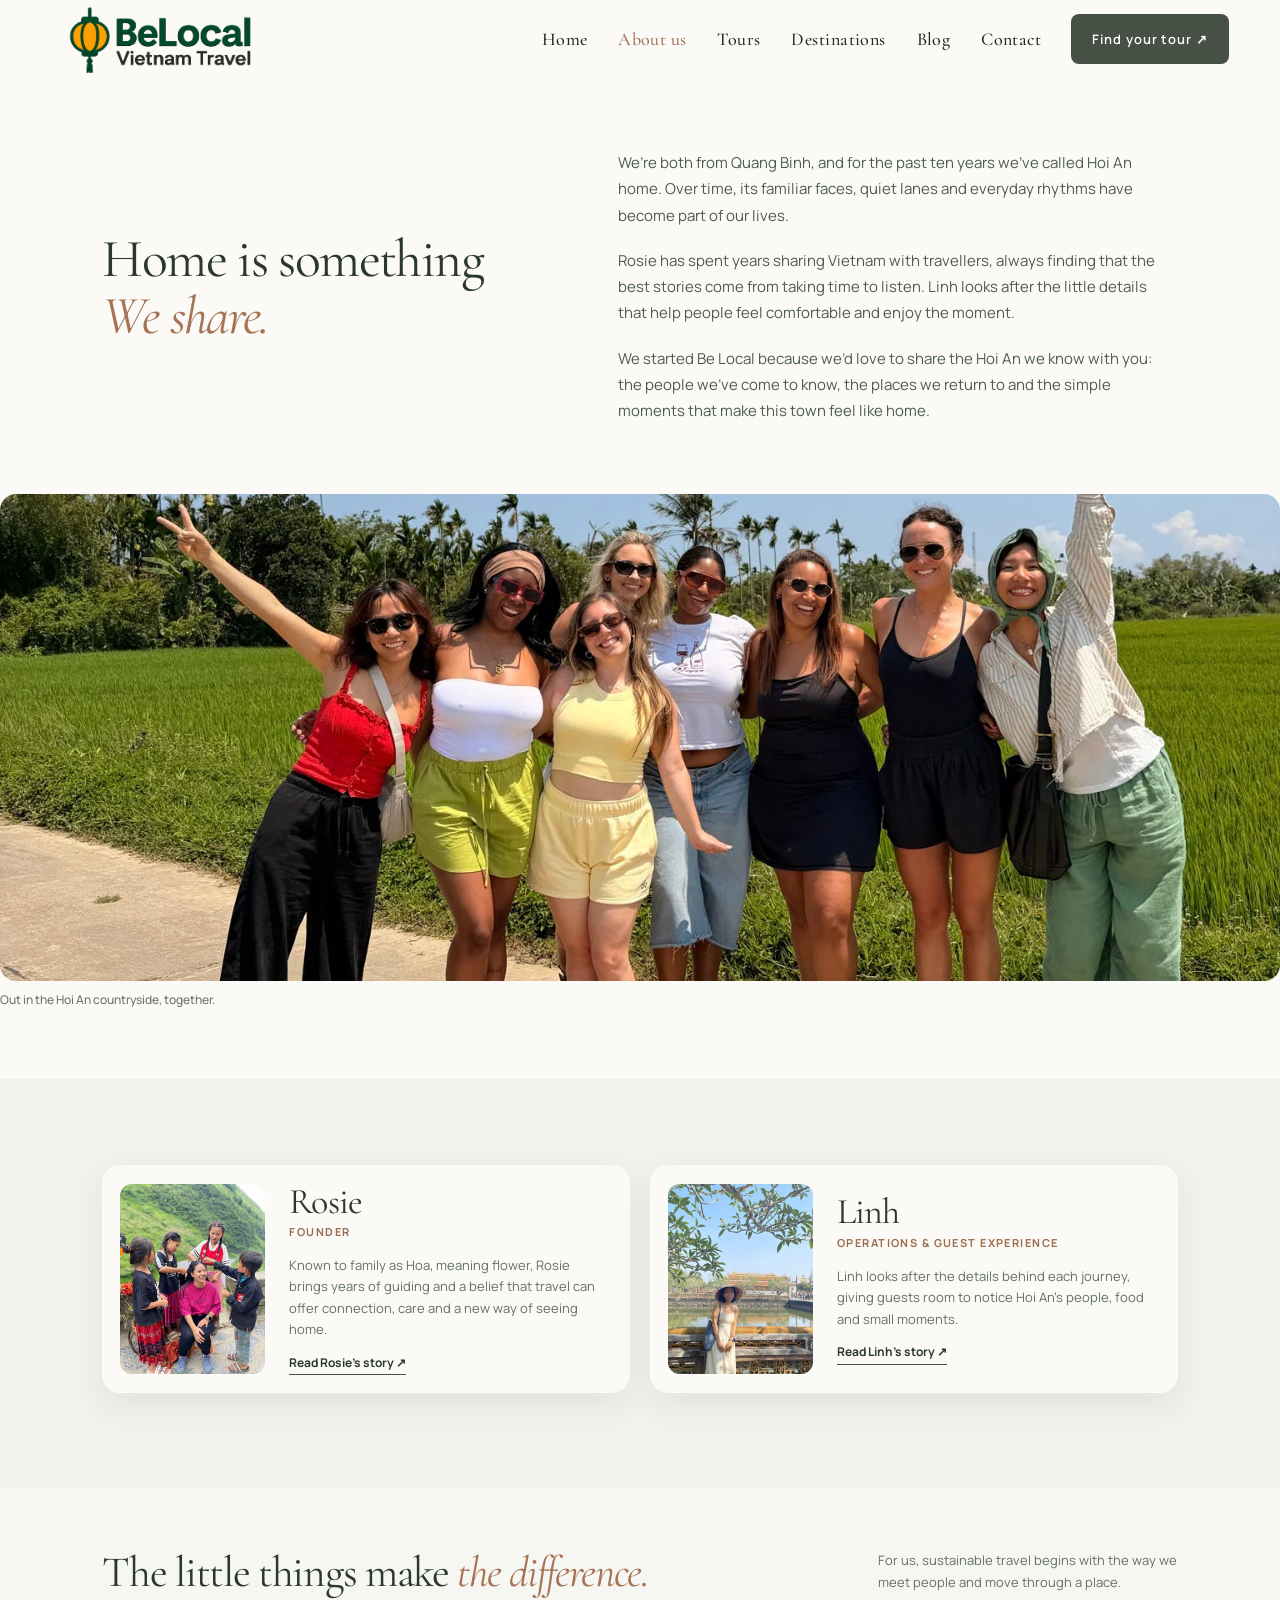
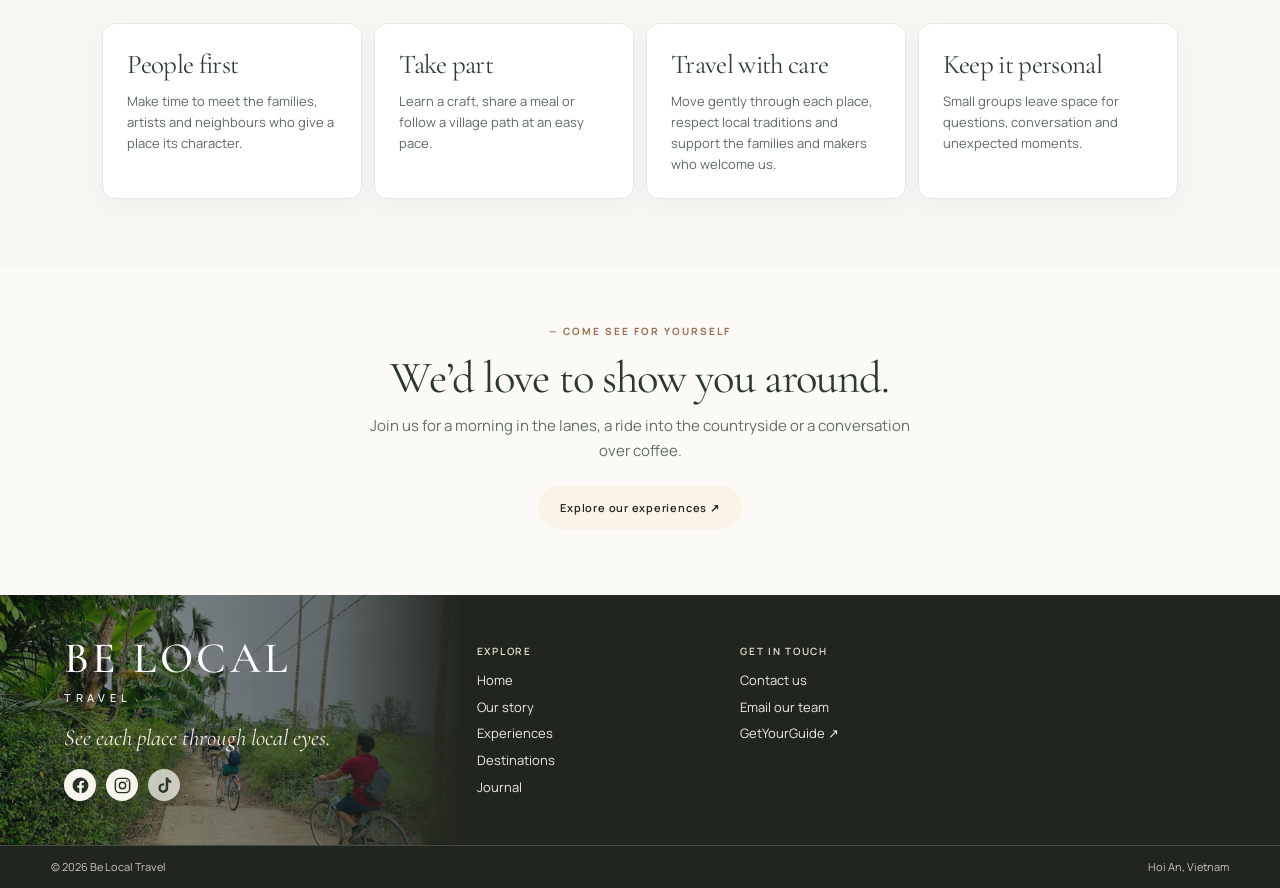
==== commit 80c2968c: "Simplify footer navigation" ====
--- a/about.html
+++ b/about.html
@@ -1,5 +1,5 @@
 <!doctype html>
-<html lang="en"><head><meta charset="utf-8"><meta name="viewport" content="width=device-width, initial-scale=1"><meta name="description" content="Meet sisters Rosie and Linh, from Quang Binh and at home in Hoi An for ten years. Discover the people and moments behind Be Local Travel."><title>About Be Local Travel — Hoi An</title><link rel="preconnect" href="https://fonts.googleapis.com"><link rel="preconnect" href="https://fonts.gstatic.com" crossorigin><link href="https://fonts.googleapis.com/css2?family=Cormorant+Garamond:ital,wght@0,400;0,500;0,600;1,400&family=Manrope:wght@300;400;500;600;700&display=swap" rel="stylesheet"><link rel="stylesheet" href="styles.css?v=61"></head>
+<html lang="en"><head><meta charset="utf-8"><meta name="viewport" content="width=device-width, initial-scale=1"><meta name="description" content="Meet sisters Rosie and Linh, from Quang Binh and at home in Hoi An for ten years. Discover the people and moments behind Be Local Travel."><title>About Be Local Travel — Hoi An</title><link rel="preconnect" href="https://fonts.googleapis.com"><link rel="preconnect" href="https://fonts.gstatic.com" crossorigin><link href="https://fonts.googleapis.com/css2?family=Cormorant+Garamond:ital,wght@0,400;0,500;0,600;1,400&family=Manrope:wght@300;400;500;600;700&display=swap" rel="stylesheet"><link rel="stylesheet" href="styles.css?v=62"></head>
 <body><header class="header home-header"><a class="brand" href="index.html" aria-label="BeLocal Vietnam Travel home"><span class="brand-logo-window"><img src="be-local-logo-transparent.png" alt="" width="2172" height="724"></span></a><nav aria-label="Main navigation"><a href="index.html">Home</a><a class="current" href="about.html">About us</a><a href="tours.html">Tours</a><a href="destinations.html">Destinations</a><a href="blog.html">Blog</a><a href="contact.html">Contact</a></nav><a class="nav-cta" href="tours.html">Find your tour ↗</a><details class="mobile-menu"><summary aria-label="Open navigation">Menu <span aria-hidden="true">☰</span></summary><nav aria-label="Mobile navigation"><a href="index.html">Home</a><a class="current" href="about.html">About us</a><a href="tours.html">Tours</a><a href="destinations.html">Destinations</a><a href="blog.html">Blog</a><a href="contact.html">Contact</a></nav></details></header>
 <main class="about-page">
 
@@ -16,7 +16,7 @@
     <div class="footer-photo"><a href="index.html" class="footer-wordmark" aria-label="Be Local Travel home"><span>BE LOCAL</span><small>TRAVEL</small></a><p>See each place through local eyes.</p><div class="footer-socials" aria-label="Follow Be Local Travel"><a class="footer-social-icon" href="https://www.facebook.com/travellikelocalvn/" target="_blank" rel="noopener noreferrer" aria-label="Be Local Travel on Facebook"><svg viewBox="0 0 24 24" fill="currentColor" aria-hidden="true"><path d="M22 12a10 10 0 1 0-11.56 9.88v-6.99H7.9V12h2.54V9.8c0-2.5 1.49-3.89 3.77-3.89 1.09 0 2.23.19 2.23.19v2.46h-1.26c-1.24 0-1.62.77-1.62 1.56V12h2.77l-.44 2.89h-2.33v6.99A10 10 0 0 0 22 12Z"/></svg></a><a class="footer-social-icon" href="https://www.instagram.com/belocal_vietnam_travel/" target="_blank" rel="noopener noreferrer" aria-label="Be Local Travel on Instagram"><svg viewBox="0 0 24 24" fill="none" stroke="currentColor" stroke-width="1.8" aria-hidden="true"><rect x="3" y="3" width="18" height="18" rx="5"/><circle cx="12" cy="12" r="4"/><circle cx="17.5" cy="6.5" r="1" fill="currentColor" stroke="none"/></svg></a><span class="footer-social-icon footer-social-icon--pending" aria-label="TikTok coming soon" title="TikTok coming soon"><svg viewBox="0 0 24 24" fill="currentColor" aria-hidden="true"><path d="M16.7 2c.4 2.2 1.7 3.5 3.8 3.7v3.2a9 9 0 0 1-3.8-.9v7.2a6.2 6.2 0 1 1-6.3-6.2c.3 0 .7 0 1 .1v3.2a3.1 3.1 0 1 0 2.1 2.9V2h3.2Z"/></svg></span></div></div>
     <div class="footer-links">
       <div><h2>EXPLORE</h2><a href="index.html">Home</a><a href="about.html">Our story</a><a href="tours.html">Experiences</a><a href="destinations.html">Destinations</a><a href="blog.html">Journal</a></div>
-      <div><h2>IN HOI AN</h2><a href="experience.html?tour=tra-nhieu">Village cycling</a><a href="experience.html?tour=cocktails">Cocktails & local food</a><a href="experience.html?tour=coffee">Coffee tour</a><a href="experience.html?tour=calligraphy">Calligraphy & tea</a><a href="experience.html?tour=tailor">Tailor experience</a></div>
+      
       <div><h2>GET IN TOUCH</h2><a href="contact.html">Contact us</a><a href="mailto:info@luawellnesstravel.com?subject=Be%20Local%20Travel%20enquiry">Email our team</a><a href="https://www.getyourguide.com/lua-travel--tours-s786138/" target="_blank" rel="noopener noreferrer">GetYourGuide ↗</a></div>
     </div>
   </div>
--- a/styles.css
+++ b/styles.css
@@ -616,3 +616,5 @@
 .site-footer .footer-social-icon{display:grid;place-items:center;width:32px;height:32px;border-radius:50%;background:#f7f5ee;color:#253129;text-decoration:none;transition:transform .2s,background-color .2s}
 .site-footer .footer-social-icon:hover,.site-footer .footer-social-icon:focus-visible{transform:translateY(-2px);background:#dfc9ac}
 .site-footer .footer-social-icon svg{width:19px;height:19px}
+
+.site-footer .footer-social-icon--pending{cursor:default;opacity:.75}
